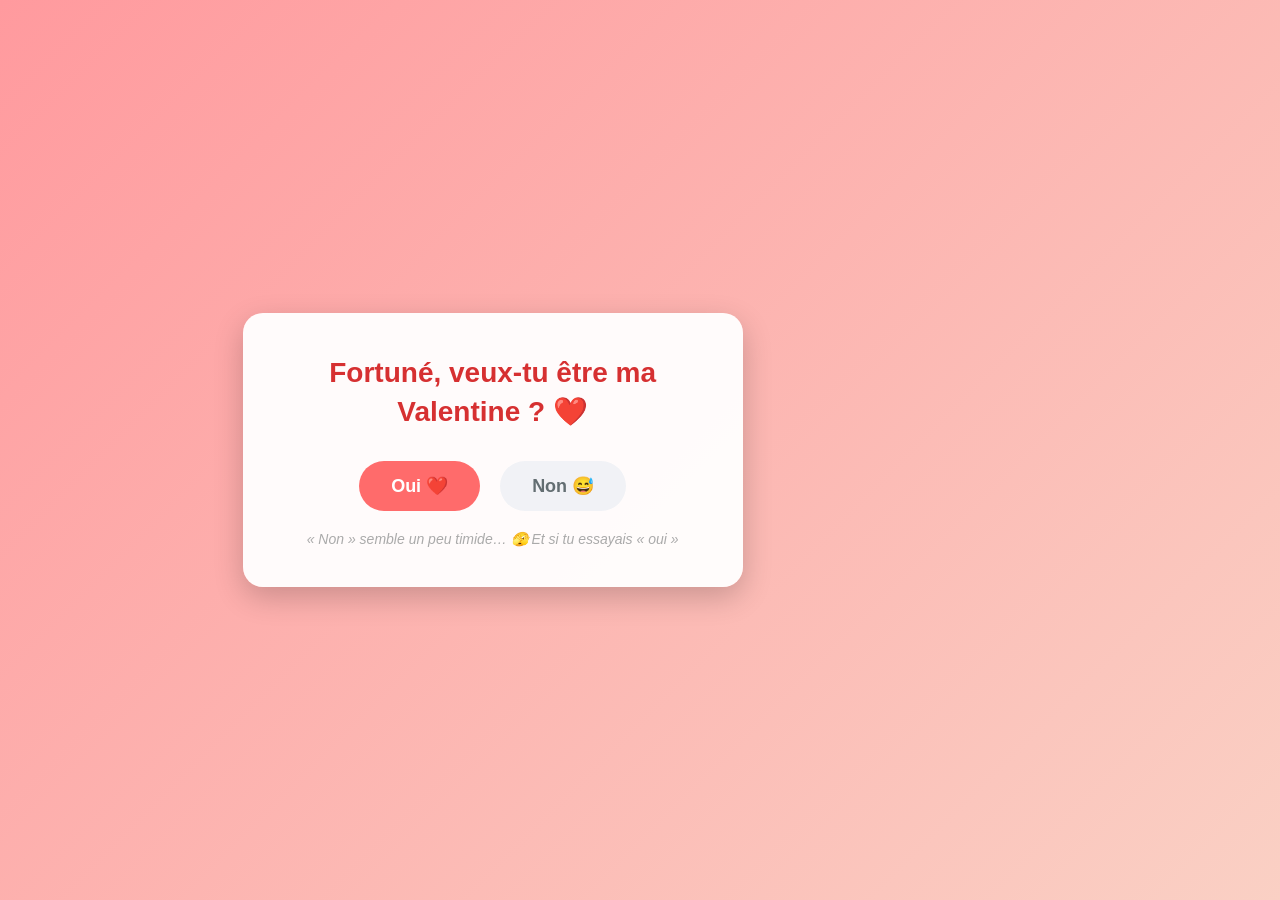
==== index.html @ d66dc955 "Update index.html" ====
<!DOCTYPE html>
<html lang="fr">
<head>
  <meta charset="UTF-8" />
  <meta name="viewport" content="width=device-width, initial-scale=1.0"/>
  <meta http-equiv="Cache-Control" content="no-cache, no-store, must-revalidate">
  <meta http-equiv="Pragma" content="no-cache">
  <meta http-equiv="Expires" content="0">
  <title>Valentine ?</title>
  <style>
    * {
      margin: 0;
      padding: 0;
      box-sizing: border-box;
    }
    body {
      font-family: 'Segoe UI', Tahoma, Geneva, Verdana, sans-serif;
      background: linear-gradient(135deg, #ff9a9e, #fad0c4);
      min-height: 100vh;
      display: flex;
      justify-content: center;
      align-items: center;
      padding: 20px;
      overflow: hidden;
      position: relative;
      transition: background 1s ease; /* optionnel mais joli */
    }

    /* Fond semi-transparent dédié */
    #bg-overlay {
      position: fixed;
      top: 0;
      left: 0;
      width: 100%;
      height: 100%;
      background-size: cover;
      background-position: center;
      background-repeat: no-repeat;
      opacity: 0;
      z-index: -1;
      transition: opacity 1s ease;
    }

    /* Particules de fond */
    .particle {
      position: absolute;
      width: 4px;
      height: 4px;
      background: white;
      border-radius: 50%;
      opacity: 0.6;
      z-index: 0;
    }

    /* Confettis */
    .confetti {
      position: absolute;
      width: 8px;
      height: 8px;
      opacity: 0;
      z-index: 1;
    }

    /* Cœur explosif */
    .heart-piece {
      position: absolute;
      font-size: 24px;
      opacity: 0;
      z-index: 20;
      pointer-events: none;
    }

    .container {
      text-align: center;
      background: rgba(255, 255, 255, 0.95);
      border-radius: 20px;
      padding: 40px;
      box-shadow: 0 10px 30px rgba(0,0,0,0.2);
      max-width: 500px;
      z-index: 10;
      transition: opacity 0.4s;
    }
    .hidden {
      opacity: 0;
      pointer-events: none;
    }
    h1 {
      font-size: 28px;
      color: #d63031;
      margin-bottom: 30px;
      line-height: 1.4;
    }
    .buttons {
      display: flex;
      gap: 20px;
      justify-content: center;
      margin-bottom: 20px;
      flex-wrap: wrap;
    }
    .btn {
      padding: 14px 32px;
      font-size: 18px;
      border: none;
      border-radius: 50px;
      cursor: pointer;
      font-weight: bold;
      transition: transform 0.2s, box-shadow 0.2s;
    }
    .btn:hover {
      transform: scale(1.08);
      box-shadow: 0 6px 12px rgba(0,0,0,0.2);
    }
    .yes {
      background: #ff6b6b;
      color: white;
    }
    .no {
      background: #f1f2f6;
      color: #636e72;
    }
    .hint {
      font-size: 14px;
      color: #aaa;
      margin-top: 10px;
      font-style: italic;
    }
    #celebration h2 {
      font-size: 36px;
      color: #ff4757;
      margin-bottom: 20px;
    }
    .love-letter {
      font-size: 18px;
      color: #2d3436;
      margin: 20px auto;
      max-width: 400px;
      line-height: 1.6;
      opacity: 0;
      transition: opacity 1s;
    }
    .heart {
      font-size: 60px;
      animation: pulse 1.5s infinite;
      margin: 20px 0;
    }
    @keyframes pulse {
      0% { transform: scale(1); }
      50% { transform: scale(1.2); }
      100% { transform: scale(1); }
    }
  </style>
</head>
<body>
  <!-- Arrière-plan semi-transparent -->
  <div id="bg-overlay"></div>

  <!-- Écran de question -->
  <div class="container" id="question">
    <h1>Fortuné, veux-tu être ma Valentine ? ❤️</h1>
    <div class="buttons">
      <button class="btn yes" onclick="accept()">Oui ❤️</button>
      <button class="btn no" id="noBtn">Non 😅</button>
    </div>
    <p class="hint">« Non » semble un peu timide… 🫣 Et si tu essayais « oui »</p>
  </div>

  <!-- Écran de célébration -->
  <div class="container hidden" id="celebration">
    <h2>YAY ! 🎉</h2>
    <div class="heart">❤️</div>
    <div class="love-letter" id="loveLetter"></div>
    <!-- Bouton pour recommencer -->
    <button class="btn yes" onclick="resetGame()" style="margin-top: 20px; font-size: 16px;">
      ❤️ Revivre la magie
    </button>
  </div>

  <script>
    // === MESSAGE PERSONNALISÉ ===
    const loveMessage = "Depuis le jour où je t’ai vu, mon cœur bat plus fort. Merci d’être toi. ❤️";

    // === CLIQUER SUR OUI ===
    function accept() {
      document.getElementById('question').classList.add('hidden');
      
      // Afficher l'image de fond semi-transparente
      const bgOverlay = document.getElementById('bg-overlay');
      bgOverlay.style.backgroundImage = "url('https://images.unsplash.com/photo-1511918984146-7d51a2f9e3b7?auto=format&fit=crop&w=1200')"; // ← MODIFIE ICI
      bgOverlay.style.opacity = "0.6"; // Ajuste entre 0.4 et 0.8 selon ton goût

      explodeHeart();
      createConfetti();
      createParticles();
      playCelebrationSound();
      if (navigator.vibrate) navigator.vibrate([200, 100, 200]);
      
      setTimeout(() => {
        document.getElementById('celebration').classList.remove('hidden');
        typeLoveLetter();
      }, 800);
    }

    // === EXPLOSION DE CŒUR ===
    function explodeHeart() {
      const centerX = window.innerWidth / 2;
      const centerY = window.innerHeight / 2;
      for (let i = 0; i < 30; i++) {
        const piece = document.createElement('div');
        piece.className = 'heart-piece';
        piece.textContent = '❤️';
        piece.style.left = centerX + 'px';
        piece.style.top = centerY + 'px';
        document.body.appendChild(piece);

        const angle = Math.random() * Math.PI * 2;
        const distance = 100 + Math.random() * 200;
        const x = Math.cos(angle) * distance;
        const y = Math.sin(angle) * distance - 100;

        piece.animate([
          { opacity: 0, transform: 'translate(0, 0) scale(0)' },
          { opacity: 1, transform: `translate(${x}px, ${y}px) scale(1)` },
          { opacity: 0, transform: `translate(${x * 1.5}px, ${y * 1.5 - 100}px) scale(0.5)` }
        ], {
          duration: 2000,
          easing: 'cubic-bezier(0.2, 0.8, 0.4, 1)'
        }).onfinish = () => piece.remove();
      }
    }

    // === CONFETTIS ===
    function createConfetti() {
      const colors = ['#ff6b6b', '#4ecdc4', '#ffe66d', '#1a535c', '#ff9a9e', '#a55eea'];
      for (let i = 0; i < 120; i++) {
        const confetti = document.createElement('div');
        confetti.className = 'confetti';
        confetti.style.left = Math.random() * 100 + 'vw';
        confetti.style.top = '-10px';
        confetti.style.backgroundColor = colors[Math.floor(Math.random() * colors.length)];
        confetti.style.width = (Math.random() * 10 + 5) + 'px';
        confetti.style.height = confetti.style.width;
        confetti.style.borderRadius = Math.random() > 0.5 ? '50%' : '0';
        document.body.appendChild(confetti);

        const duration = Math.random() * 3000 + 2000;
        confetti.animate([
          { top: '-10px', opacity: 1, transform: 'rotate(0deg)' },
          { top: window.innerHeight + 'px', opacity: 0, transform: 'rotate(' + (Math.random() * 720 - 360) + 'deg)' }
        ], {
          duration: duration,
          easing: 'cubic-bezier(0.1, 0.8, 0.2, 1)'
        }).onfinish = () => confetti.remove();
      }
    }

    // === PARTICULES DE FOND ===
    function createParticles() {
      for (let i = 0; i < 50; i++) {
        const p = document.createElement('div');
        p.className = 'particle';
        p.style.left = Math.random() * 100 + 'vw';
        p.style.top = Math.random() * 100 + 'vh';
        p.style.opacity = Math.random() * 0.5 + 0.2;
        p.style.width = (Math.random() * 3 + 1) + 'px';
        p.style.height = p.style.width;
        document.body.appendChild(p);

        setInterval(() => {
          p.style.opacity = Math.random() * 0.5 + 0.1;
        }, 1000 + Math.random() * 2000);
      }
    }

    // === SON DE CÉLÉBRATION ===
    function playCelebrationSound() {
      try {
        const ctx = new (window.AudioContext || window.webkitAudioContext)();
        const gain = ctx.createGain();
        gain.connect(ctx.destination);
        gain.gain.value = 0.1;

        [600, 800, 1000].forEach((freq, i) => {
          setTimeout(() => {
            const osc = ctx.createOscillator();
            osc.type = 'sine';
            osc.frequency.value = freq;
            osc.connect(gain);
            osc.start();
            setTimeout(() => osc.stop(), 200);
          }, i * 200);
        });
      } catch (e) {
        console.log("Audio non pris en charge");
      }
    }

    // === LETTRE D'AMOUR ANIMÉE ===
    function typeLoveLetter() {
      const el = document.getElementById('loveLetter');
      el.textContent = '';
      el.style.opacity = 0;
      let i = 0;
      const timer = setInterval(() => {
        if (i < loveMessage.length) {
          el.textContent += loveMessage.charAt(i);
          i++;
        } else {
          clearInterval(timer);
          setTimeout(() => el.style.opacity = 1, 100);
        }
      }, 60);
    }

    // === BOUTON "NON" QUI FUIT ===
    const noBtn = document.getElementById('noBtn');
    noBtn.addEventListener('mouseover', () => {
      const maxX = window.innerWidth - noBtn.offsetWidth;
      const maxY = window.innerHeight - noBtn.offsetHeight;
      const x = Math.random() * maxX;
      const y = Math.random() * maxY;
      noBtn.style.position = 'fixed';
      noBtn.style.left = x + 'px';
      noBtn.style.top = y + 'px';
      noBtn.style.zIndex = '100';
    });

    // === RECOMMENCER ===
    function resetGame() {
      document.getElementById('celebration').classList.add('hidden');
      document.getElementById('question').classList.remove('hidden');
      
      // Nettoyer les effets visuels résiduels
      document.querySelectorAll('.confetti, .heart-piece, .particle').forEach(el => el.remove());
      
      // Cacher l'arrière-plan semi-transparent
      document.getElementById('bg-overlay').style.opacity = "0";
    }
  </script>
</body>
</html>
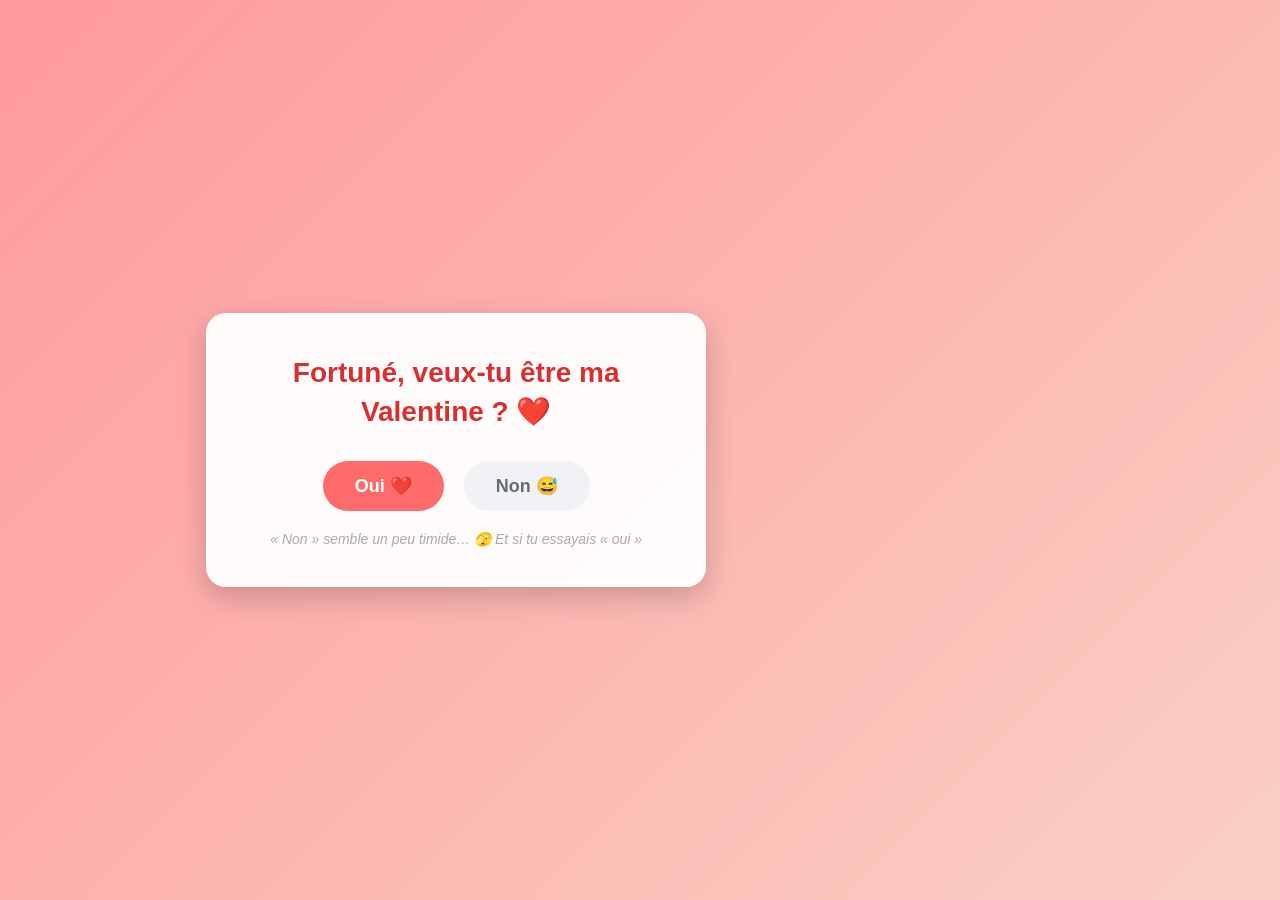
==== commit bdca42f0: "Update index.html" ====
--- a/index.html
+++ b/index.html
@@ -166,7 +166,7 @@
 
   <!-- Écran de célébration -->
   <div class="container hidden" id="celebration">
-    <h2>YAY ! 🎉</h2>
+    <h2>YAY !!!!!!!!!!!!! 🎉</h2>
     <div class="heart">❤️</div>
     <div class="love-letter" id="loveLetter"></div>
     <!-- Bouton pour recommencer -->
@@ -177,7 +177,7 @@
 
   <script>
     // === MESSAGE PERSONNALISÉ ===
-    const loveMessage = "Depuis le jour où je t’ai vu, mon cœur bat plus fort. Merci d’être toi. ❤️";
+    const loveMessage = "Depuis le jour où je t’ai dans ma vie, mon cœur bat plus fort. Merci d’être là. ❤️";
 
     // === CLIQUER SUR OUI ===
     function accept() {
@@ -185,7 +185,7 @@
       
       // Afficher l'image de fond semi-transparente
       const bgOverlay = document.getElementById('bg-overlay');
-      bgOverlay.style.backgroundImage = "url('https://images.unsplash.com/photo-1511918984146-7d51a2f9e3b7?auto=format&fit=crop&w=1200')"; // ← MODIFIE ICI
+      bgOverlay.style.backgroundImage = "url('love.jpg')"; // ← MODIFIE ICI
       bgOverlay.style.opacity = "0.6"; // Ajuste entre 0.4 et 0.8 selon ton goût
 
       explodeHeart();
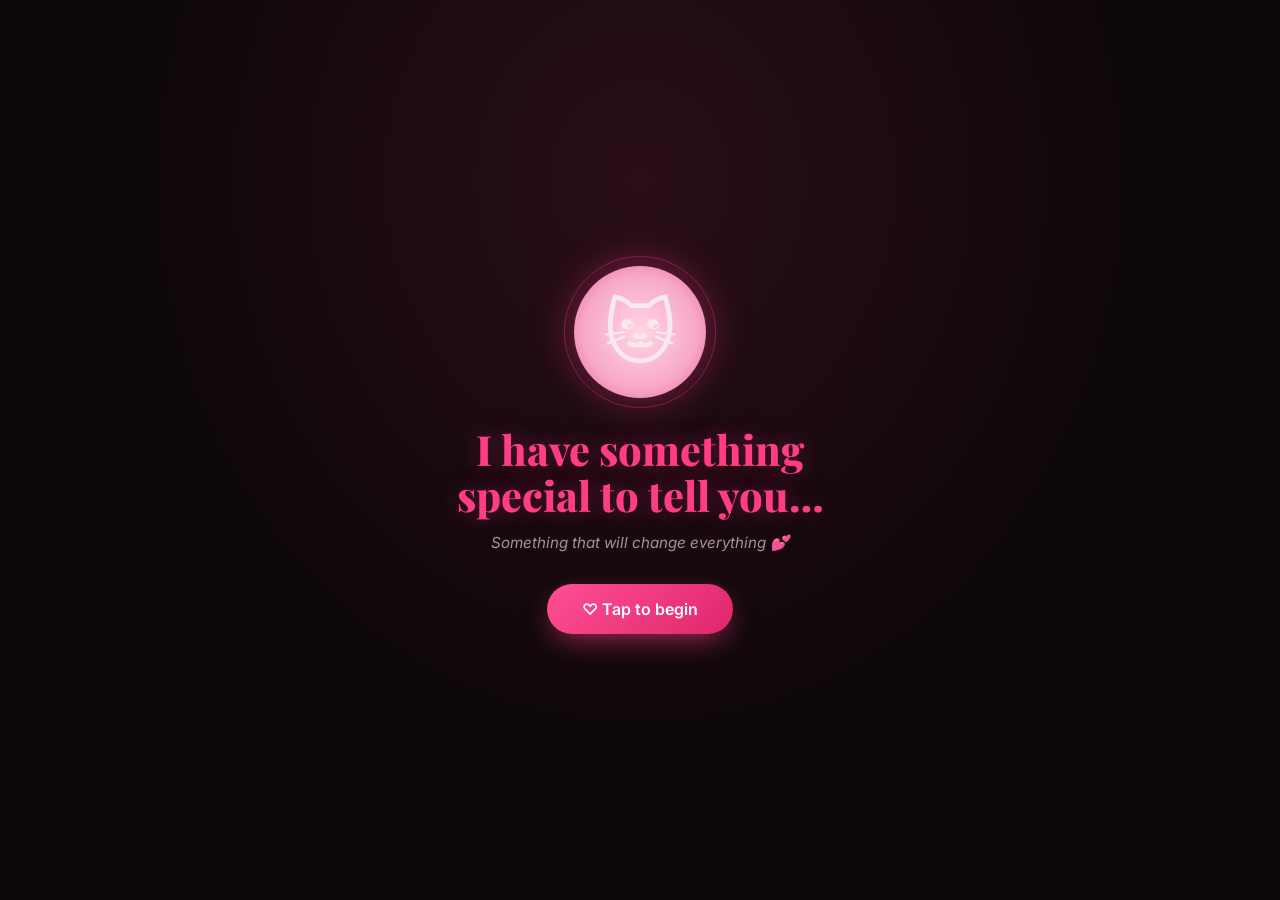
==== commit eef5eee3: "Update index.html" ====
--- a/index.html
+++ b/index.html
@@ -1,340 +1,317 @@
-<!DOCTYPE html>
-<html lang="fr">
+<!doctype html>
+<html lang="en">
 <head>
-  <meta charset="UTF-8" />
-  <meta name="viewport" content="width=device-width, initial-scale=1.0"/>
-  <meta http-equiv="Cache-Control" content="no-cache, no-store, must-revalidate">
-  <meta http-equiv="Pragma" content="no-cache">
-  <meta http-equiv="Expires" content="0">
-  <title>Valentine ?</title>
-  <style>
-    * {
-      margin: 0;
-      padding: 0;
-      box-sizing: border-box;
-    }
-    body {
-      font-family: 'Segoe UI', Tahoma, Geneva, Verdana, sans-serif;
-      background: linear-gradient(135deg, #ff9a9e, #fad0c4);
-      min-height: 100vh;
-      display: flex;
-      justify-content: center;
-      align-items: center;
-      padding: 20px;
-      overflow: hidden;
-      position: relative;
-      transition: background 1s ease; /* optionnel mais joli */
-    }
-
-    /* Fond semi-transparent dédié */
-    #bg-overlay {
-      position: fixed;
-      top: 0;
-      left: 0;
-      width: 100%;
-      height: 100%;
-      background-size: cover;
-      background-position: center;
-      background-repeat: no-repeat;
-      opacity: 0;
-      z-index: -1;
-      transition: opacity 1s ease;
-    }
-
-    /* Particules de fond */
-    .particle {
-      position: absolute;
-      width: 4px;
-      height: 4px;
-      background: white;
-      border-radius: 50%;
-      opacity: 0.6;
-      z-index: 0;
-    }
-
-    /* Confettis */
-    .confetti {
-      position: absolute;
-      width: 8px;
-      height: 8px;
-      opacity: 0;
-      z-index: 1;
-    }
-
-    /* Cœur explosif */
-    .heart-piece {
-      position: absolute;
-      font-size: 24px;
-      opacity: 0;
-      z-index: 20;
-      pointer-events: none;
-    }
-
-    .container {
-      text-align: center;
-      background: rgba(255, 255, 255, 0.95);
-      border-radius: 20px;
-      padding: 40px;
-      box-shadow: 0 10px 30px rgba(0,0,0,0.2);
-      max-width: 500px;
-      z-index: 10;
-      transition: opacity 0.4s;
-    }
-    .hidden {
-      opacity: 0;
-      pointer-events: none;
-    }
-    h1 {
-      font-size: 28px;
-      color: #d63031;
-      margin-bottom: 30px;
-      line-height: 1.4;
-    }
-    .buttons {
-      display: flex;
-      gap: 20px;
-      justify-content: center;
-      margin-bottom: 20px;
-      flex-wrap: wrap;
-    }
-    .btn {
-      padding: 14px 32px;
-      font-size: 18px;
-      border: none;
-      border-radius: 50px;
-      cursor: pointer;
-      font-weight: bold;
-      transition: transform 0.2s, box-shadow 0.2s;
-    }
-    .btn:hover {
-      transform: scale(1.08);
-      box-shadow: 0 6px 12px rgba(0,0,0,0.2);
-    }
-    .yes {
-      background: #ff6b6b;
-      color: white;
-    }
-    .no {
-      background: #f1f2f6;
-      color: #636e72;
-    }
-    .hint {
-      font-size: 14px;
-      color: #aaa;
-      margin-top: 10px;
-      font-style: italic;
-    }
-    #celebration h2 {
-      font-size: 36px;
-      color: #ff4757;
-      margin-bottom: 20px;
-    }
-    .love-letter {
-      font-size: 18px;
-      color: #2d3436;
-      margin: 20px auto;
-      max-width: 400px;
-      line-height: 1.6;
-      opacity: 0;
-      transition: opacity 1s;
-    }
-    .heart {
-      font-size: 60px;
-      animation: pulse 1.5s infinite;
-      margin: 20px 0;
-    }
-    @keyframes pulse {
-      0% { transform: scale(1); }
-      50% { transform: scale(1.2); }
-      100% { transform: scale(1); }
-    }
-  </style>
+<meta charset="utf-8">
+<meta name="viewport" content="width=device-width, initial-scale=1">
+<title>A Little Question</title>
+<link rel="preconnect" href="https://fonts.googleapis.com">
+<link rel="preconnect" href="https://fonts.gstatic.com" crossorigin>
+<link href="https://fonts.googleapis.com/css2?family=Playfair+Display:ital,wght@0,600;0,800;1,400&family=Inter:wght@400;500&display=swap" rel="stylesheet">
+<style>
+  :root {
+    --bg: #0c0709;
+    --pink: #ff3d86;
+    --pink-soft: #ff8fb8;
+    --text: #f6e9ef;
+    --muted: #a8919b;
+    --card: rgba(28, 12, 20, 0.82);
+    --glow: 0 0 40px rgba(255, 61, 134, 0.45);
+  }
+
+  * { box-sizing: border-box; margin: 0; padding: 0; }
+
+  html, body { height: 100%; }
+
+  body {
+    background:
+      radial-gradient(ellipse at 50% 20%, rgba(255, 61, 134, 0.12), transparent 60%),
+      var(--bg);
+    color: var(--text);
+    font-family: "Inter", system-ui, sans-serif;
+    display: grid;
+    place-items: center;
+    min-height: 100vh;
+    overflow: hidden;
+    -webkit-font-smoothing: antialiased;
+  }
+
+  .stage {
+    position: relative;
+    width: 100%;
+    max-width: 420px;
+    height: 100vh;
+    max-height: 760px;
+    display: grid;
+    place-items: center;
+    padding: 1.5rem;
+    text-align: center;
+  }
+
+  /* ---------- Screens ---------- */
+  .screen {
+    position: absolute;
+    inset: 0;
+    display: flex;
+    flex-direction: column;
+    align-items: center;
+    justify-content: center;
+    padding: 2rem 1.5rem;
+    opacity: 0;
+    transform: translateY(16px) scale(0.98);
+    pointer-events: none;
+    transition: opacity .8s ease, transform .8s cubic-bezier(.2,.7,.2,1);
+  }
+  .screen.is-active {
+    opacity: 1;
+    transform: none;
+    pointer-events: auto;
+  }
+
+  /* ---------- Character ---------- */
+  .avatar {
+    width: 132px;
+    height: 132px;
+    border-radius: 50%;
+    display: grid;
+    place-items: center;
+    font-size: 4.5rem;
+    background: radial-gradient(circle, #ffd6e6 0%, #f7a9c7 60%, #e25e91 100%);
+    box-shadow: var(--glow);
+    animation: float 3.2s ease-in-out infinite;
+    position: relative;
+  }
+  .avatar::after {
+    content: "";
+    position: absolute; inset: -10px;
+    border-radius: 50%;
+    border: 1px solid rgba(255, 61, 134, 0.35);
+    animation: pulse 2.4s ease-out infinite;
+  }
+  /* Replace the emoji with an <img> of your character (e.g. <img src="cat.png">) */
+  @keyframes float {
+    0%, 100% { transform: translateY(0); }
+    50% { transform: translateY(-8px); }
+  }
+  @keyframes pulse {
+    0% { transform: scale(1); opacity: .8; }
+    100% { transform: scale(1.35); opacity: 0; }
+  }
+
+  /* ---------- Type ---------- */
+  .title {
+    font-family: "Playfair Display", Georgia, serif;
+    font-weight: 800;
+    font-size: clamp(2rem, 7vw, 2.6rem);
+    line-height: 1.12;
+    color: var(--pink);
+    text-shadow: 0 0 24px rgba(255, 61, 134, 0.35);
+    margin-top: 1.75rem;
+  }
+  .subtitle {
+    margin-top: 0.9rem;
+    color: var(--muted);
+    font-size: 0.95rem;
+    font-style: italic;
+  }
+  .body-text {
+    margin-top: 1rem;
+    color: var(--muted);
+    font-size: 0.95rem;
+    line-height: 1.7;
+    max-width: 34ch;
+  }
+
+  /* ---------- Buttons ---------- */
+  .btn {
+    margin-top: 2rem;
+    display: inline-flex; align-items: center; gap: .5rem;
+    padding: .95rem 2.2rem;
+    border: 0;
+    border-radius: 999px;
+    background: linear-gradient(135deg, #ff4f93, #e0266d);
+    color: #fff;
+    font: 600 1rem "Inter", system-ui, sans-serif;
+    cursor: pointer;
+    box-shadow: 0 10px 30px -8px rgba(255, 61, 134, 0.7);
+    transition: transform .25s ease, box-shadow .25s ease;
+  }
+  .btn:hover { transform: translateY(-2px); box-shadow: 0 16px 40px -8px rgba(255, 61, 134, 0.9); }
+  .btn:active { transform: scale(0.97); }
+  .btn--small { font-size: .85rem; padding: .7rem 1.5rem; margin-top: 1.5rem; }
+
+  /* ---------- Card (YES modal + letter) ---------- */
+  .card {
+    width: 100%;
+    background: var(--card);
+    border: 1px solid rgba(255, 61, 134, 0.35);
+    border-radius: 22px;
+    padding: 2.2rem 1.6rem 1.8rem;
+    box-shadow: var(--glow), inset 0 1px 0 rgba(255,255,255,0.04);
+    backdrop-filter: blur(6px);
+    position: relative;
+  }
+  .card .avatar { width: 96px; height: 96px; font-size: 3.2rem; margin: 0 auto; }
+  .card .avatar::after { display: none; }
+  .card .title { font-size: 1.7rem; margin-top: 1.25rem; }
+  .card .body-text { font-size: .9rem; max-width: none; }
+  .card .letter p + p { margin-top: .9rem; }
+  .close {
+    position: absolute; top: .7rem; right: .9rem;
+    background: none; border: 0; color: var(--muted);
+    font-size: 1.1rem; cursor: pointer;
+  }
+  .emoji-row { margin-top: 1rem; letter-spacing: .4em; font-size: .95rem; }
+
+  /* ---------- Final screen ---------- */
+  .final .heart {
+    font-size: 6rem;
+    margin-top: 2rem;
+    color: var(--pink);
+    text-shadow: 0 0 40px rgba(255, 61, 134, 0.8);
+    animation: beat 1.2s ease-in-out infinite;
+  }
+  @keyframes beat {
+    0%, 100% { transform: scale(1); }
+    15% { transform: scale(1.12); }
+    30% { transform: scale(1); }
+    45% { transform: scale(1.08); }
+  }
+  .final .title { font-size: clamp(2.2rem, 8vw, 3rem); }
+
+  /* ---------- Falling hearts ---------- */
+  .particle {
+    position: fixed;
+    top: -10%;
+    pointer-events: none;
+    color: var(--pink-soft);
+    animation: fall linear forwards;
+    z-index: 0;
+    user-select: none;
+  }
+  @keyframes fall {
+    to { transform: translateY(115vh) rotate(360deg); opacity: 0; }
+  }
+
+  @media (prefers-reduced-motion: reduce) {
+    *, *::before, *::after { animation: none !important; transition: none !important; }
+  }
+</style>
 </head>
 <body>
-  <!-- Arrière-plan semi-transparent -->
-  <div id="bg-overlay"></div>
-
-  <!-- Écran de question -->
-  <div class="container" id="question">
-    <h1>Fortuné, veux-tu être ma Valentine ? ❤️</h1>
-    <div class="buttons">
-      <button class="btn yes" onclick="accept()">Oui ❤️</button>
-      <button class="btn no" id="noBtn">Non 😅</button>
+
+<main class="stage" id="stage">
+
+  <!-- 1. Opening -->
+  <section class="screen is-active" data-screen="intro">
+    <div class="avatar" aria-hidden="true">🐱</div>
+    <h1 class="title">I have something<br>special to tell you…</h1>
+    <p class="subtitle">Something that will change everything 💕</p>
+    <button class="btn" data-next>♡ Tap to begin</button>
+  </section>
+
+  <!-- 2. One more thing -->
+  <section class="screen" data-screen="more">
+    <div class="avatar" aria-hidden="true">🐶</div>
+    <h2 class="title">One more thing…</h2>
+    <p class="body-text">Read this slowly, then come find me.</p>
+    <button class="btn" data-next>Continue →</button>
+  </section>
+
+  <!-- 3. Letter -->
+  <section class="screen" data-screen="letter">
+    <div class="card">
+      <div class="avatar" aria-hidden="true">💐</div>
+      <div class="letter body-text">
+        <p>I've been thinking about how to say this for a long time, and I'm grateful for every second we share.</p>
+        <p>You are my best friend, my sole mate, and my everything. I can't imagine my life without you in it.</p>
+        <p>In your eyes I found my home. In your heart I found my love. In you I found my forever.</p>
+        <p>Every sunrise reminds me of your warmth, every star reminds me of your smile.</p>
+      </div>
+      <button class="btn btn--small" data-next>Keep reading ♡</button>
     </div>
-    <p class="hint">« Non » semble un peu timide… 🫣 Et si tu essayais « oui »</p>
-  </div>
-
-  <!-- Écran de célébration -->
-  <div class="container hidden" id="celebration">
-    <h2>YAY !!!!!!!!!!!!! 🎉</h2>
-    <div class="heart">❤️</div>
-    <div class="love-letter" id="loveLetter"></div>
-    <!-- Bouton pour recommencer -->
-    <button class="btn yes" onclick="resetGame()" style="margin-top: 20px; font-size: 16px;">
-      ❤️ Revivre la magie
-    </button>
-  </div>
-
-  <script>
-    // === MESSAGE PERSONNALISÉ ===
-    const loveMessage = "Depuis le jour où je t’ai dans ma vie, mon cœur bat plus fort. Merci d’être là. ❤️";
-
-    // === CLIQUER SUR OUI ===
-    function accept() {
-      document.getElementById('question').classList.add('hidden');
-      
-      // Afficher l'image de fond semi-transparente
-      const bgOverlay = document.getElementById('bg-overlay');
-      bgOverlay.style.backgroundImage = "url('love.jpg')"; // ← MODIFIE ICI
-      bgOverlay.style.opacity = "0.6"; // Ajuste entre 0.4 et 0.8 selon ton goût
-
-      explodeHeart();
-      createConfetti();
-      createParticles();
-      playCelebrationSound();
-      if (navigator.vibrate) navigator.vibrate([200, 100, 200]);
-      
-      setTimeout(() => {
-        document.getElementById('celebration').classList.remove('hidden');
-        typeLoveLetter();
-      }, 800);
+  </section>
+
+  <!-- 4. The question -->
+  <section class="screen" data-screen="ask">
+    <div class="card">
+      <div class="avatar" aria-hidden="true">🐱</div>
+      <h2 class="title">Just Say YES! 💕</h2>
+      <p class="body-text">Come on, don't make me wait! You know deep down what you want to say. Let's make this moment magical together 🌹</p>
+      <div class="emoji-row">🚀 🍓 💖 ✨ 💕</div>
+      <button class="btn btn--small" data-yes>💗 Yes, I'll say YES!</button>
+    </div>
+  </section>
+
+  <!-- 5. Final -->
+  <section class="screen final" data-screen="final">
+    <p class="emoji-row">💕 🎉 💖 ✨ 💕</p>
+    <h2 class="title">You made me the happiest!</h2>
+    <p class="subtitle">Thank you for saying yes 💝</p>
+    <p class="body-text">I promise to love you forever and always.</p>
+    <div class="heart" aria-hidden="true">♥</div>
+    <button class="btn btn--small" data-replay>↺ Replay</button>
+  </section>
+
+</main>
+
+<script>
+  (() => {
+    const screens = [...document.querySelectorAll('.screen')];
+    const show = (name) => {
+      screens.forEach(s => s.classList.toggle('is-active', s.dataset.screen === name));
+    };
+    const order = ['intro', 'more', 'letter', 'ask', 'final'];
+    let index = 0;
+
+    document.querySelectorAll('[data-next]').forEach(btn =>
+      btn.addEventListener('click', () => {
+        index = Math.min(index + 1, order.length - 1);
+        show(order[index]);
+      })
+    );
+
+    document.querySelector('[data-yes]').addEventListener('click', () => {
+      index = order.indexOf('final');
+      show('final');
+      burst(60);
+      startRain();
+    });
+
+    document.querySelector('[data-replay]').addEventListener('click', () => {
+      index = 0;
+      show('intro');
+    });
+
+    // Falling hearts
+    const glyphs = ['♥', '♡', '💖', '✨', '🌸'];
+    let rainTimer = null;
+
+    function makeParticle() {
+      const p = document.createElement('span');
+      p.className = 'particle';
+      p.textContent = glyphs[Math.floor(Math.random() * glyphs.length)];
+      p.style.left = Math.random() * 100 + 'vw';
+      p.style.fontSize = (12 + Math.random() * 22) + 'px';
+      p.style.animationDuration = (4 + Math.random() * 5) + 's';
+      p.style.animationDelay = (Math.random() * 0.5) + 's';
+      p.addEventListener('animationend', () => p.remove());
+      document.body.appendChild(p);
     }
 
-    // === EXPLOSION DE CŒUR ===
-    function explodeHeart() {
-      const centerX = window.innerWidth / 2;
-      const centerY = window.innerHeight / 2;
-      for (let i = 0; i < 30; i++) {
-        const piece = document.createElement('div');
-        piece.className = 'heart-piece';
-        piece.textContent = '❤️';
-        piece.style.left = centerX + 'px';
-        piece.style.top = centerY + 'px';
-        document.body.appendChild(piece);
-
-        const angle = Math.random() * Math.PI * 2;
-        const distance = 100 + Math.random() * 200;
-        const x = Math.cos(angle) * distance;
-        const y = Math.sin(angle) * distance - 100;
-
-        piece.animate([
-          { opacity: 0, transform: 'translate(0, 0) scale(0)' },
-          { opacity: 1, transform: `translate(${x}px, ${y}px) scale(1)` },
-          { opacity: 0, transform: `translate(${x * 1.5}px, ${y * 1.5 - 100}px) scale(0.5)` }
-        ], {
-          duration: 2000,
-          easing: 'cubic-bezier(0.2, 0.8, 0.4, 1)'
-        }).onfinish = () => piece.remove();
-      }
+    function burst(n) {
+      for (let i = 0; i < n; i++) makeParticle();
     }
 
-    // === CONFETTIS ===
-    function createConfetti() {
-      const colors = ['#ff6b6b', '#4ecdc4', '#ffe66d', '#1a535c', '#ff9a9e', '#a55eea'];
-      for (let i = 0; i < 120; i++) {
-        const confetti = document.createElement('div');
-        confetti.className = 'confetti';
-        confetti.style.left = Math.random() * 100 + 'vw';
-        confetti.style.top = '-10px';
-        confetti.style.backgroundColor = colors[Math.floor(Math.random() * colors.length)];
-        confetti.style.width = (Math.random() * 10 + 5) + 'px';
-        confetti.style.height = confetti.style.width;
-        confetti.style.borderRadius = Math.random() > 0.5 ? '50%' : '0';
-        document.body.appendChild(confetti);
-
-        const duration = Math.random() * 3000 + 2000;
-        confetti.animate([
-          { top: '-10px', opacity: 1, transform: 'rotate(0deg)' },
-          { top: window.innerHeight + 'px', opacity: 0, transform: 'rotate(' + (Math.random() * 720 - 360) + 'deg)' }
-        ], {
-          duration: duration,
-          easing: 'cubic-bezier(0.1, 0.8, 0.2, 1)'
-        }).onfinish = () => confetti.remove();
-      }
+    function startRain() {
+      clearInterval(rainTimer);
+      rainTimer = setInterval(() => makeParticle(), 280);
     }
 
-    // === PARTICULES DE FOND ===
-    function createParticles() {
-      for (let i = 0; i < 50; i++) {
-        const p = document.createElement('div');
-        p.className = 'particle';
-        p.style.left = Math.random() * 100 + 'vw';
-        p.style.top = Math.random() * 100 + 'vh';
-        p.style.opacity = Math.random() * 0.5 + 0.2;
-        p.style.width = (Math.random() * 3 + 1) + 'px';
-        p.style.height = p.style.width;
-        document.body.appendChild(p);
-
-        setInterval(() => {
-          p.style.opacity = Math.random() * 0.5 + 0.1;
-        }, 1000 + Math.random() * 2000);
-      }
-    }
-
-    // === SON DE CÉLÉBRATION ===
-    function playCelebrationSound() {
-      try {
-        const ctx = new (window.AudioContext || window.webkitAudioContext)();
-        const gain = ctx.createGain();
-        gain.connect(ctx.destination);
-        gain.gain.value = 0.1;
-
-        [600, 800, 1000].forEach((freq, i) => {
-          setTimeout(() => {
-            const osc = ctx.createOscillator();
-            osc.type = 'sine';
-            osc.frequency.value = freq;
-            osc.connect(gain);
-            osc.start();
-            setTimeout(() => osc.stop(), 200);
-          }, i * 200);
-        });
-      } catch (e) {
-        console.log("Audio non pris en charge");
-      }
-    }
-
-    // === LETTRE D'AMOUR ANIMÉE ===
-    function typeLoveLetter() {
-      const el = document.getElementById('loveLetter');
-      el.textContent = '';
-      el.style.opacity = 0;
-      let i = 0;
-      const timer = setInterval(() => {
-        if (i < loveMessage.length) {
-          el.textContent += loveMessage.charAt(i);
-          i++;
-        } else {
-          clearInterval(timer);
-          setTimeout(() => el.style.opacity = 1, 100);
-        }
-      }, 60);
-    }
-
-    // === BOUTON "NON" QUI FUIT ===
-    const noBtn = document.getElementById('noBtn');
-    noBtn.addEventListener('mouseover', () => {
-      const maxX = window.innerWidth - noBtn.offsetWidth;
-      const maxY = window.innerHeight - noBtn.offsetHeight;
-      const x = Math.random() * maxX;
-      const y = Math.random() * maxY;
-      noBtn.style.position = 'fixed';
-      noBtn.style.left = x + 'px';
-      noBtn.style.top = y + 'px';
-      noBtn.style.zIndex = '100';
-    });
-
-    // === RECOMMENCER ===
-    function resetGame() {
-      document.getElementById('celebration').classList.add('hidden');
-      document.getElementById('question').classList.remove('hidden');
-      
-      // Nettoyer les effets visuels résiduels
-      document.querySelectorAll('.confetti, .heart-piece, .particle').forEach(el => el.remove());
-      
-      // Cacher l'arrière-plan semi-transparent
-      document.getElementById('bg-overlay').style.opacity = "0";
-    }
-  </script>
+    // Start with a gentle drizzle so the page feels alive from the first screen
+    setInterval(() => {
+      if (!document.querySelector('.screen[data-screen="final"].is-active')) makeParticle();
+    }, 1400);
+  })();
+</script>
 </body>
 </html>
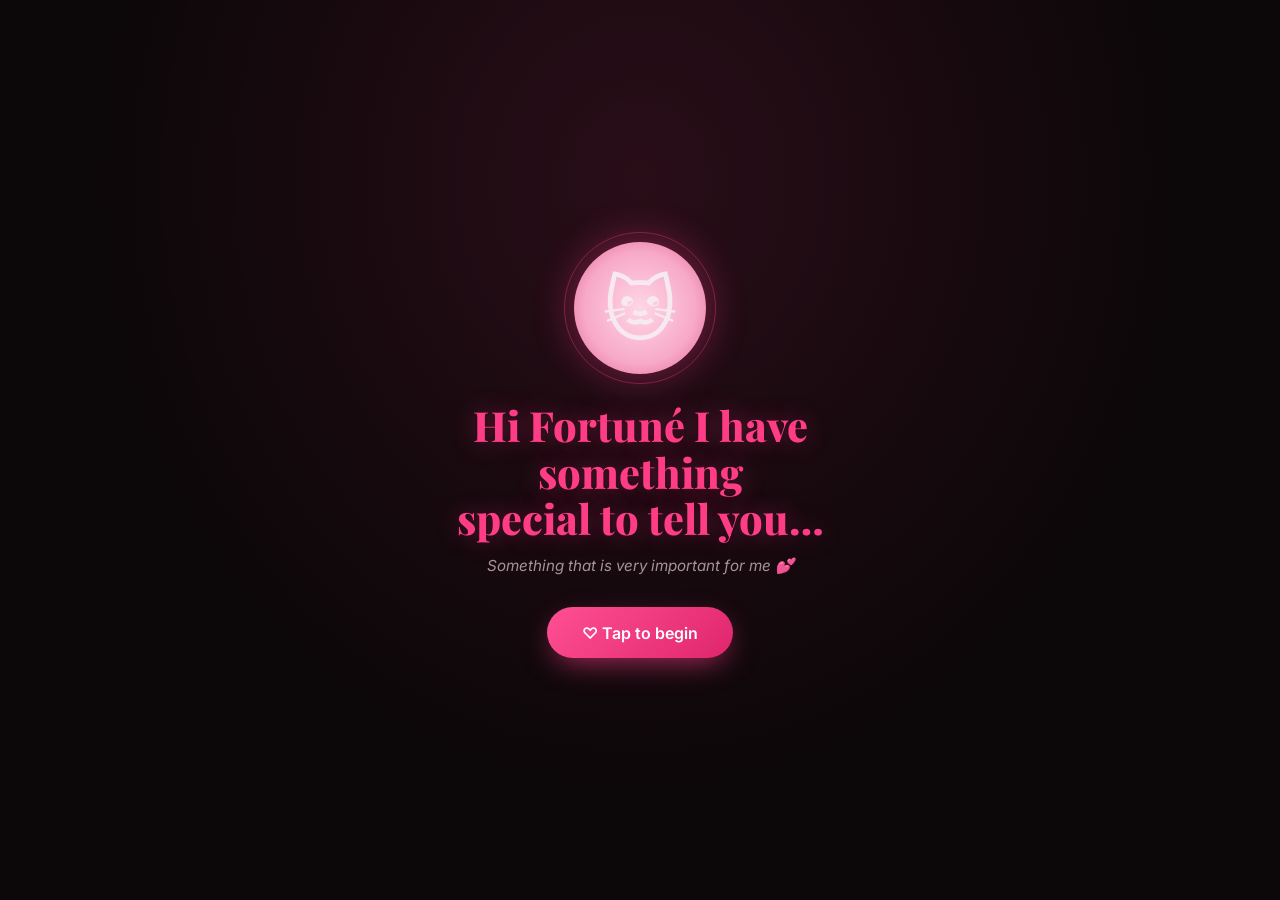
==== commit 98c44081: "Update index.html" ====
--- a/index.html
+++ b/index.html
@@ -204,15 +204,15 @@
   <!-- 1. Opening -->
   <section class="screen is-active" data-screen="intro">
     <div class="avatar" aria-hidden="true">🐱</div>
-    <h1 class="title">I have something<br>special to tell you…</h1>
-    <p class="subtitle">Something that will change everything 💕</p>
+    <h1 class="title">Hi Fortuné I have something<br>special to tell you…</h1>
+    <p class="subtitle">Something that is very important for me 💕</p>
     <button class="btn" data-next>♡ Tap to begin</button>
   </section>
 
   <!-- 2. One more thing -->
   <section class="screen" data-screen="more">
     <div class="avatar" aria-hidden="true">🐶</div>
-    <h2 class="title">One more thing…</h2>
+    <h2 class="title">I love you ….but One more thing…</h2>
     <p class="body-text">Read this slowly, then come find me.</p>
     <button class="btn" data-next>Continue →</button>
   </section>
@@ -235,9 +235,9 @@
   <section class="screen" data-screen="ask">
     <div class="card">
       <div class="avatar" aria-hidden="true">🐱</div>
-      <h2 class="title">Just Say YES! 💕</h2>
-      <p class="body-text">Come on, don't make me wait! You know deep down what you want to say. Let's make this moment magical together 🌹</p>
-      <div class="emoji-row">🚀 🍓 💖 ✨ 💕</div>
+      <h2 class="title">Just Say YES i will be yours forever ! 💕</h2>
+      <p class="body-text">Come on, don't make me wait! You know deep down how I waiting for that day. Let's make this moment magical together 🌹</p>
+      <div class="emoji-row"> 🚀 🍓 💖Forlieb ✨ 💕</div>
       <button class="btn btn--small" data-yes>💗 Yes, I'll say YES!</button>
     </div>
   </section>
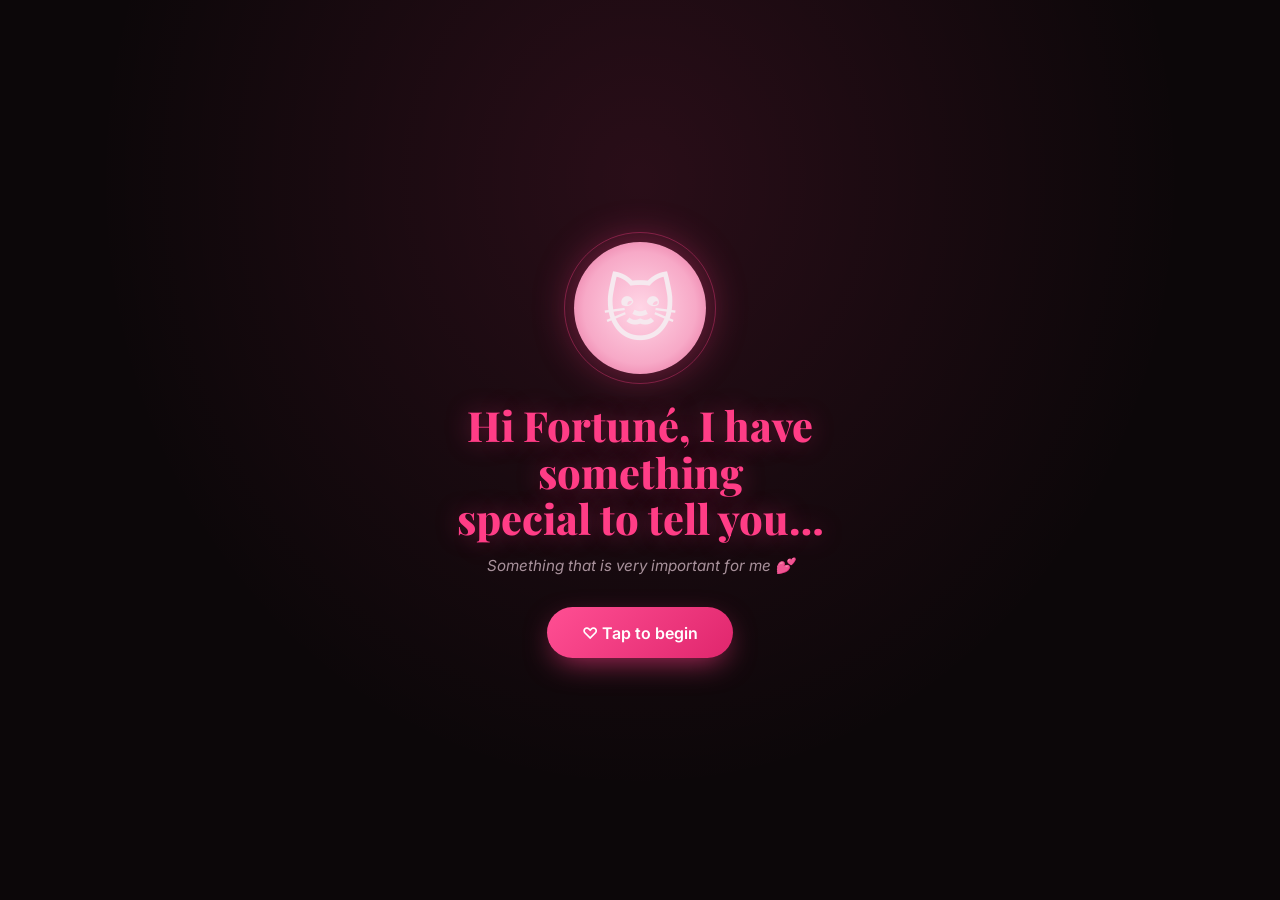
==== commit f9cb228c: "Update index.html" ====
--- a/index.html
+++ b/index.html
@@ -204,7 +204,7 @@
   <!-- 1. Opening -->
   <section class="screen is-active" data-screen="intro">
     <div class="avatar" aria-hidden="true">🐱</div>
-    <h1 class="title">Hi Fortuné I have something<br>special to tell you…</h1>
+    <h1 class="title">Hi Fortuné, I have something<br>special to tell you…</h1>
     <p class="subtitle">Something that is very important for me 💕</p>
     <button class="btn" data-next>♡ Tap to begin</button>
   </section>
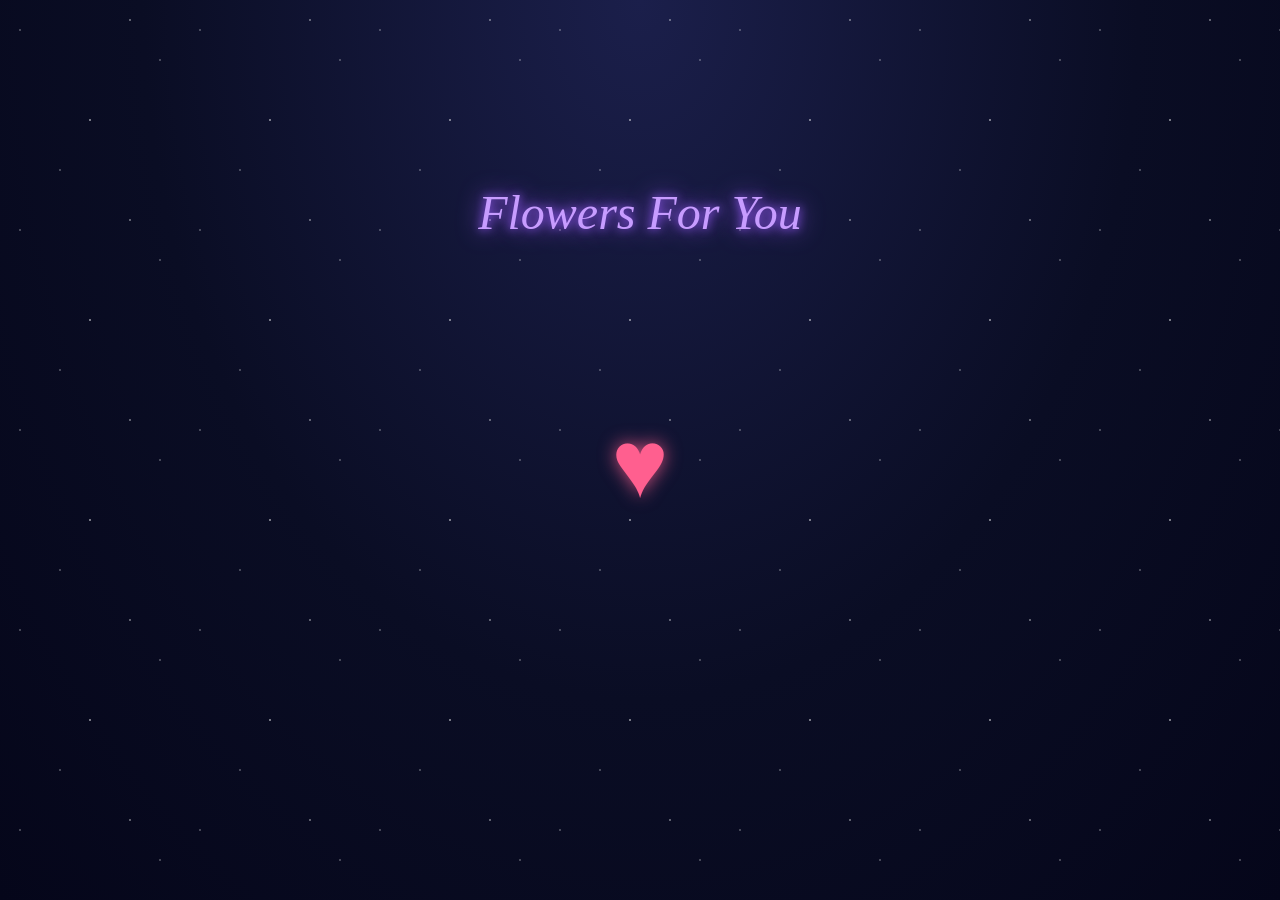
==== commit c7887f65: "Rename flowers-for-you.html to index.html" ====
--- a/index.html
+++ b/index.html
@@ -3,194 +3,304 @@
 <head>
 <meta charset="utf-8">
 <meta name="viewport" content="width=device-width, initial-scale=1">
-<title>A Little Question</title>
-<link rel="preconnect" href="https://fonts.googleapis.com">
-<link rel="preconnect" href="https://fonts.gstatic.com" crossorigin>
-<link href="https://fonts.googleapis.com/css2?family=Playfair+Display:ital,wght@0,600;0,800;1,400&family=Inter:wght@400;500&display=swap" rel="stylesheet">
+<title>Flowers For You</title>
 <style>
   :root {
-    --bg: #0c0709;
-    --pink: #ff3d86;
-    --pink-soft: #ff8fb8;
-    --text: #f6e9ef;
-    --muted: #a8919b;
-    --card: rgba(28, 12, 20, 0.82);
-    --glow: 0 0 40px rgba(255, 61, 134, 0.45);
-  }
-
-  * { box-sizing: border-box; margin: 0; padding: 0; }
-
-  html, body { height: 100%; }
+    --bg-top: #1b1f4b;
+    --bg-mid: #0a0d24;
+    --bg-bot: #05061a;
+    --title: #c79cff;
+    --glow: #9b5cff;
+    --envelope: #ffb3c1;
+    --heart: #ff5f8f;
+  }
+
+  * { box-sizing: border-box; }
+  html, body { margin: 0; min-height: 100%; }
 
   body {
-    background:
-      radial-gradient(ellipse at 50% 20%, rgba(255, 61, 134, 0.12), transparent 60%),
-      var(--bg);
-    color: var(--text);
-    font-family: "Inter", system-ui, sans-serif;
-    display: grid;
-    place-items: center;
     min-height: 100vh;
-    overflow: hidden;
-    -webkit-font-smoothing: antialiased;
-  }
-
-  .stage {
-    position: relative;
-    width: 100%;
-    max-width: 420px;
-    height: 100vh;
-    max-height: 760px;
-    display: grid;
-    place-items: center;
-    padding: 1.5rem;
-    text-align: center;
-  }
-
-  /* ---------- Screens ---------- */
-  .screen {
-    position: absolute;
-    inset: 0;
     display: flex;
     flex-direction: column;
     align-items: center;
     justify-content: center;
-    padding: 2rem 1.5rem;
+    padding: 16px;
+    color: #fff;
+    font-family: system-ui, -apple-system, "Segoe UI", sans-serif;
+    background: radial-gradient(ellipse at 50% 0%, var(--bg-top) 0%, var(--bg-mid) 55%, var(--bg-bot) 100%);
+    overflow-x: hidden;
+  }
+
+  /* ---------- Sky ---------- */
+  .stars {
+    position: fixed; inset: 0; pointer-events: none; opacity: .85;
+    background-image:
+      radial-gradient(1px 1px at 20px 30px, #fff, transparent),
+      radial-gradient(1.5px 1.5px at 90px 120px, #fff, transparent),
+      radial-gradient(1px 1px at 160px 60px, #fff, transparent),
+      radial-gradient(1px 1px at 60px 170px, #fff, transparent),
+      radial-gradient(1.2px 1.2px at 130px 20px, #fff, transparent);
+    background-size: 180px 200px;
+    animation: twinkle 4s ease-in-out infinite alternate;
+  }
+  @keyframes twinkle { from { opacity: .5; } to { opacity: 1; } }
+
+  .shoot {
+    position: fixed; top: 10%; left: 0;
+    width: 90px; height: 1.5px; border-radius: 2px;
+    background: linear-gradient(90deg, transparent, #fff);
+    opacity: 0; pointer-events: none;
+    animation: shoot 6s linear infinite;
+  }
+  .shoot:nth-of-type(1) { top: 8%;  left: 85%; animation-delay: 0s; }
+  .shoot:nth-of-type(2) { top: 30%; left: 70%; animation-delay: 2.5s; }
+  .shoot:nth-of-type(3) { top: 55%; left: 10%; animation-delay: 4.2s; }
+  @keyframes shoot {
+    0%   { opacity: 0; transform: translate(0, 0) rotate(25deg); }
+    5%   { opacity: 1; }
+    15%, 100% { opacity: 0; transform: translate(300px, 150px) rotate(25deg); }
+  }
+
+  /* ---------- Title ---------- */
+  h1 {
+    position: relative; z-index: 1;
+    margin: 12px 0 0;
+    text-align: center;
+    font-family: "Brush Script MT", "Segoe Script", "Lucida Handwriting", cursive;
+    font-style: italic;
+    font-weight: 400;
+    font-size: clamp(2rem, 10vw, 3rem);
+    color: var(--title);
+    text-shadow: 0 0 10px var(--glow), 0 0 24px var(--glow);
+  }
+
+  /* ---------- Bouquet ---------- */
+  .bouquet {
+    position: relative; z-index: 1;
+    width: min(80vw, 300px);
+    aspect-ratio: 3 / 4;
+    margin-top: 24px;
+  }
+
+  .heads {
+    position: absolute; inset: 0;
+    transform-origin: 50% 100%;
+    animation: sway 6s ease-in-out infinite alternate;
+  }
+  @keyframes sway {
+    from { transform: rotate(-1.5deg); }
+    to   { transform: rotate(1.5deg); }
+  }
+
+  .tulip {
+    position: absolute;
+    left: var(--x);
+    bottom: var(--y);
+    width: var(--w);
+    height: auto;
+    transform: translateX(-50%) rotate(var(--r));
+    transform-origin: 50% 100%;
+    overflow: visible;
+  }
+
+  .wrap {
+    position: absolute; bottom: 0; left: 50%;
+    width: 34%; height: 20%;
+    transform: translateX(-50%);
+    background: linear-gradient(90deg, #4a1f86, #8f4fd9 50%, #4a1f86);
+    clip-path: polygon(25% 0, 75% 0, 100% 100%, 0 100%);
+  }
+
+  /* ---------- Envelope ---------- */
+  .envelope {
+    position: absolute; left: 50%; bottom: 15%;
+    width: 50%; aspect-ratio: 1.45;
+    transform: translateX(-50%);
+    z-index: 3;
+    padding: 0; border: 0; border-radius: 6px;
+    background: var(--envelope);
+    box-shadow: 0 8px 18px rgba(0, 0, 0, .35);
+    cursor: pointer;
+    animation: float 3s ease-in-out infinite;
+  }
+  .envelope:focus-visible { outline: 3px solid #fff; outline-offset: 4px; }
+  @keyframes float {
+    0%, 100% { transform: translate(-50%, 0); }
+    50%      { transform: translate(-50%, -4px); }
+  }
+
+  /* Flap */
+  .envelope::before {
+    content: "";
+    position: absolute; top: 0; left: 0; right: 0; height: 60%;
+    background: #ffc9d4;
+    clip-path: polygon(0 0, 100% 0, 50% 100%);
+    transform-origin: top center;
+    transition: transform .6s ease, opacity .6s ease;
+  }
+  /* Heart seal */
+  .envelope::after {
+    content: "♥";
+    position: absolute; left: 50%; top: 55%;
+    transform: translate(-50%, -50%);
+    color: var(--heart);
+    font-size: 1.4rem;
+    text-shadow: 0 0 8px rgba(255, 80, 130, .7);
+    transition: opacity .3s ease;
+  }
+  .bouquet.open .envelope { animation: none; }
+  .bouquet.open .envelope::before { transform: rotateX(180deg); opacity: 0; }
+  .bouquet.open .envelope::after  { opacity: 0; }
+
+  /* ---------- Heart (first step) ---------- */
+  .heart-btn {
+    position: absolute; left: 50%; top: 50%;
+    transform: translate(-50%, -50%);
+    z-index: 4;
+    padding: 0; border: 0; background: none;
+    color: var(--heart);
+    font-size: 6rem; line-height: 1;
+    text-shadow: 0 0 18px rgba(255, 95, 143, .8);
+    cursor: pointer;
+    animation: pulse 1.4s ease-in-out infinite;
+    transition: opacity .4s ease, scale .4s ease;
+  }
+  .heart-btn:focus-visible { outline: 3px solid #fff; outline-offset: 6px; border-radius: 50%; }
+  @keyframes pulse {
+    0%, 100% { scale: 1; }
+    50%      { scale: 1.15; }
+  }
+  .bouquet.bloomed .heart-btn {
+    animation: none;
+    opacity: 0; scale: .2;
+    pointer-events: none;
+  }
+
+  /* ---------- Bloom (second step, after the heart is tapped) ---------- */
+  .tulip, .wrap, .envelope {
+    transition: scale .7s cubic-bezier(.2, .8, .2, 1) var(--d, 0s),
+                opacity .6s ease var(--d, 0s);
+  }
+  .tulip { scale: 0; opacity: 0; }
+  .tulip:nth-child(1) { --d: .25s; }
+  .tulip:nth-child(2) { --d: .35s; }
+  .tulip:nth-child(3) { --d: .45s; }
+  .tulip:nth-child(4) { --d: .55s; }
+  .tulip:nth-child(5) { --d: .65s; }
+  .tulip:nth-child(6) { --d: .75s; }
+  .tulip:nth-child(7) { --d: .85s; }
+  .tulip:nth-child(8) { --d: .95s; }
+  .tulip:nth-child(9) { --d: 1.05s; }
+  .tulip:nth-child(10){ --d: 1.15s; }
+  .wrap { opacity: 0; transition: opacity .6s ease .7s; }
+  .envelope { opacity: 0; scale: .2; --d: .9s; }
+  .bouquet.bloomed .tulip     { scale: 1; opacity: 1; }
+  .bouquet.bloomed .wrap      { opacity: 1; }
+  .bouquet.bloomed .envelope  { opacity: 1; scale: 1; }
+  .bouquet:not(.bloomed) .envelope { pointer-events: none; }
+
+  /* ---------- Letter card ---------- */
+  .card {
+    position: absolute; left: 50%; bottom: 36%;
+    width: 78%;
+    padding: 14px 14px 12px;
+    background: #fff; color: #333;
+    border-radius: 10px;
+    box-shadow: 0 10px 24px rgba(0, 0, 0, .4);
+    z-index: 2;
     opacity: 0;
-    transform: translateY(16px) scale(0.98);
+    transform: translate(-50%, 30px) scale(.9);
     pointer-events: none;
-    transition: opacity .8s ease, transform .8s cubic-bezier(.2,.7,.2,1);
-  }
-  .screen.is-active {
+    transition: opacity .6s ease .3s, transform .8s cubic-bezier(.2, .8, .2, 1) .3s;
+  }
+  .card::before {
+    content: "";
+    position: absolute; inset: 6px;
+    border: 2px dotted #777;
+    border-radius: 4px;
+    pointer-events: none;
+  }
+  .card h2 { margin: 0; font-size: .8rem; color: #222; }
+  .card p  { margin: 4px 0 0; font-size: .62rem; line-height: 1.4; }
+  .card .bear { display: block; width: 48%; margin: 6px auto 0; }
+  .card .foot { margin: 8px 0 0; text-align: left; }
+
+  .bouquet.open .card {
     opacity: 1;
-    transform: none;
+    transform: translate(-50%, 0) scale(1);
     pointer-events: auto;
   }
 
-  /* ---------- Character ---------- */
-  .avatar {
-    width: 132px;
-    height: 132px;
-    border-radius: 50%;
-    display: grid;
-    place-items: center;
-    font-size: 4.5rem;
-    background: radial-gradient(circle, #ffd6e6 0%, #f7a9c7 60%, #e25e91 100%);
-    box-shadow: var(--glow);
-    animation: float 3.2s ease-in-out infinite;
-    position: relative;
-  }
-  .avatar::after {
-    content: "";
-    position: absolute; inset: -10px;
-    border-radius: 50%;
-    border: 1px solid rgba(255, 61, 134, 0.35);
-    animation: pulse 2.4s ease-out infinite;
-  }
-  /* Replace the emoji with an <img> of your character (e.g. <img src="cat.png">) */
-  @keyframes float {
-    0%, 100% { transform: translateY(0); }
-    50% { transform: translateY(-8px); }
-  }
-  @keyframes pulse {
-    0% { transform: scale(1); opacity: .8; }
-    100% { transform: scale(1.35); opacity: 0; }
-  }
-
-  /* ---------- Type ---------- */
-  .title {
-    font-family: "Playfair Display", Georgia, serif;
-    font-weight: 800;
-    font-size: clamp(2rem, 7vw, 2.6rem);
-    line-height: 1.12;
-    color: var(--pink);
-    text-shadow: 0 0 24px rgba(255, 61, 134, 0.35);
-    margin-top: 1.75rem;
-  }
-  .subtitle {
-    margin-top: 0.9rem;
-    color: var(--muted);
-    font-size: 0.95rem;
-    font-style: italic;
-  }
-  .body-text {
-    margin-top: 1rem;
-    color: var(--muted);
-    font-size: 0.95rem;
-    line-height: 1.7;
-    max-width: 34ch;
-  }
-
-  /* ---------- Buttons ---------- */
-  .btn {
-    margin-top: 2rem;
-    display: inline-flex; align-items: center; gap: .5rem;
-    padding: .95rem 2.2rem;
-    border: 0;
+  /* ---------- Balloons (finale) ---------- */
+  .balloons {
+    position: fixed; inset: 0;
+    z-index: 0;
+    overflow: hidden;
+    pointer-events: none;
+  }
+  .balloon {
+    position: absolute; left: var(--x); bottom: -90px;
+    width: 44px; height: 54px; margin-left: -22px;
+    padding: 0; border: 0;
+    border-radius: 50% 50% 48% 48% / 55% 55% 45% 45%;
+    background: radial-gradient(circle at 32% 30%, rgba(255, 255, 255, .9) 0, var(--c) 35%, rgba(0, 0, 0, .25) 100%);
+    box-shadow: inset -4px -6px 0 rgba(0, 0, 0, .08);
+    cursor: pointer;
+    pointer-events: auto;
+    animation:
+      balloon-rise var(--dur) linear var(--delay) infinite,
+      balloon-bob 2.4s ease-in-out infinite alternate;
+  }
+  .balloon::after {                       /* string */
+    content: ""; position: absolute;
+    left: 50%; top: 100%;
+    width: 1px; height: 50px;
+    background: rgba(255, 255, 255, .5);
+  }
+  .balloon:focus-visible { outline: 3px solid #fff; outline-offset: 3px; }
+  .balloon.popping { animation: balloon-pop .3s ease-out forwards; }
+  @keyframes balloon-rise {
+    from { translate: 0 0; }
+    to   { translate: 0 -115vh; }
+  }
+  @keyframes balloon-bob {
+    from { transform: translateX(-6px); }
+    to   { transform: translateX(6px); }
+  }
+  @keyframes balloon-pop {
+    to { scale: 1.6; opacity: 0; }
+  }
+
+  /* Floating reaction emoji after a pop */
+  .react {
+    position: fixed; z-index: 6;
+    font-size: 1.8rem;
+    transform: translate(-50%, 0);
+    pointer-events: none;
+    animation: react-up 1.2s ease-out forwards;
+  }
+  @keyframes react-up {
+    from { opacity: 1; transform: translate(-50%, 0) scale(.6); }
+    to   { opacity: 0; transform: translate(-50%, -90px) scale(1.2); }
+  }
+
+  /* ---------- Replay ---------- */
+  .replay {
+    position: relative; z-index: 1;
+    margin-top: 20px;
+    padding: 10px 22px;
+    border: 2px solid var(--title);
     border-radius: 999px;
-    background: linear-gradient(135deg, #ff4f93, #e0266d);
+    background: rgba(155, 92, 255, .2);
     color: #fff;
-    font: 600 1rem "Inter", system-ui, sans-serif;
+    font: inherit; font-size: 1rem;
     cursor: pointer;
-    box-shadow: 0 10px 30px -8px rgba(255, 61, 134, 0.7);
-    transition: transform .25s ease, box-shadow .25s ease;
-  }
-  .btn:hover { transform: translateY(-2px); box-shadow: 0 16px 40px -8px rgba(255, 61, 134, 0.9); }
-  .btn:active { transform: scale(0.97); }
-  .btn--small { font-size: .85rem; padding: .7rem 1.5rem; margin-top: 1.5rem; }
-
-  /* ---------- Card (YES modal + letter) ---------- */
-  .card {
-    width: 100%;
-    background: var(--card);
-    border: 1px solid rgba(255, 61, 134, 0.35);
-    border-radius: 22px;
-    padding: 2.2rem 1.6rem 1.8rem;
-    box-shadow: var(--glow), inset 0 1px 0 rgba(255,255,255,0.04);
-    backdrop-filter: blur(6px);
-    position: relative;
-  }
-  .card .avatar { width: 96px; height: 96px; font-size: 3.2rem; margin: 0 auto; }
-  .card .avatar::after { display: none; }
-  .card .title { font-size: 1.7rem; margin-top: 1.25rem; }
-  .card .body-text { font-size: .9rem; max-width: none; }
-  .card .letter p + p { margin-top: .9rem; }
-  .close {
-    position: absolute; top: .7rem; right: .9rem;
-    background: none; border: 0; color: var(--muted);
-    font-size: 1.1rem; cursor: pointer;
-  }
-  .emoji-row { margin-top: 1rem; letter-spacing: .4em; font-size: .95rem; }
-
-  /* ---------- Final screen ---------- */
-  .final .heart {
-    font-size: 6rem;
-    margin-top: 2rem;
-    color: var(--pink);
-    text-shadow: 0 0 40px rgba(255, 61, 134, 0.8);
-    animation: beat 1.2s ease-in-out infinite;
-  }
-  @keyframes beat {
-    0%, 100% { transform: scale(1); }
-    15% { transform: scale(1.12); }
-    30% { transform: scale(1); }
-    45% { transform: scale(1.08); }
-  }
-  .final .title { font-size: clamp(2.2rem, 8vw, 3rem); }
-
-  /* ---------- Falling hearts ---------- */
-  .particle {
-    position: fixed;
-    top: -10%;
-    pointer-events: none;
-    color: var(--pink-soft);
-    animation: fall linear forwards;
-    z-index: 0;
-    user-select: none;
-  }
-  @keyframes fall {
-    to { transform: translateY(115vh) rotate(360deg); opacity: 0; }
-  }
+    opacity: 0; pointer-events: none;
+    transform: translateY(10px);
+    transition: opacity .6s ease, transform .6s ease;
+  }
+  .replay.show { opacity: 1; pointer-events: auto; transform: none; }
+  .replay:focus-visible { outline: 3px solid #fff; outline-offset: 3px; }
 
   @media (prefers-reduced-motion: reduce) {
     *, *::before, *::after { animation: none !important; transition: none !important; }
@@ -199,118 +309,167 @@
 </head>
 <body>
 
-<main class="stage" id="stage">
-
-  <!-- 1. Opening -->
-  <section class="screen is-active" data-screen="intro">
-    <div class="avatar" aria-hidden="true">🐱</div>
-    <h1 class="title">Hi Fortuné, I have something<br>special to tell you…</h1>
-    <p class="subtitle">Something that is very important for me 💕</p>
-    <button class="btn" data-next>♡ Tap to begin</button>
+  <div class="stars" aria-hidden="true"></div>
+  <div class="shoot" aria-hidden="true"></div>
+  <div class="shoot" aria-hidden="true"></div>
+  <div class="shoot" aria-hidden="true"></div>
+
+  <div class="balloons" id="balloons" aria-hidden="true"></div>
+
+  <!-- Shared tulip shape -->
+  <svg width="0" height="0" style="position:absolute" aria-hidden="true" focusable="false">
+    <defs>
+      <linearGradient id="petal" x1="0" y1="0" x2="0" y2="1">
+        <stop offset="0"   stop-color="#f1cfff"/>
+        <stop offset=".5"  stop-color="#b56bf0"/>
+        <stop offset="1"   stop-color="#6c2fb0"/>
+      </linearGradient>
+      <g id="tulip-shape">
+        <path d="M30 46 Q27 92 31 126" stroke="#6fae4a" stroke-width="3.5" fill="none" stroke-linecap="round"/>
+        <path d="M30 100 Q10 88 8 66 Q26 74 31 98Z" fill="#5a9a3a"/>
+        <path d="M30 92 Q50 80 52 60 Q34 68 29 90Z" fill="#6fb24a"/>
+        <path d="M14 12 C14 34 22 46 30 46 C38 46 46 34 46 12 C40 18 36 22 30 14 C24 22 20 18 14 12Z" fill="url(#petal)"/>
+        <path d="M30 16 L30 44" stroke="#8c4fcf" stroke-width="1.2" opacity=".5"/>
+      </g>
+    </defs>
+  </svg>
+
+  <h1>Flowers For You</h1>
+
+  <section class="bouquet" id="bouquet">
+    <button class="heart-btn" id="heart" type="button" aria-label="Reveal the flowers">♥</button>
+    <div class="heads">
+      <svg class="tulip" style="--x:28%;--y:44%;--w:17%;--r:-18deg" viewBox="0 0 60 130"><use href="#tulip-shape"/></svg>
+      <svg class="tulip" style="--x:72%;--y:44%;--w:17%;--r:18deg"  viewBox="0 0 60 130"><use href="#tulip-shape"/></svg>
+      <svg class="tulip" style="--x:42%;--y:52%;--w:19%;--r:-6deg"  viewBox="0 0 60 130"><use href="#tulip-shape"/></svg>
+      <svg class="tulip" style="--x:58%;--y:52%;--w:19%;--r:6deg"   viewBox="0 0 60 130"><use href="#tulip-shape"/></svg>
+      <svg class="tulip" style="--x:50%;--y:60%;--w:21%;--r:0deg"   viewBox="0 0 60 130"><use href="#tulip-shape"/></svg>
+      <svg class="tulip" style="--x:10%;--y:34%;--w:15%;--r:-30deg" viewBox="0 0 60 130"><use href="#tulip-shape"/></svg>
+      <svg class="tulip" style="--x:90%;--y:34%;--w:15%;--r:30deg"  viewBox="0 0 60 130"><use href="#tulip-shape"/></svg>
+      <svg class="tulip" style="--x:33%;--y:66%;--w:16%;--r:-14deg" viewBox="0 0 60 130"><use href="#tulip-shape"/></svg>
+      <svg class="tulip" style="--x:67%;--y:66%;--w:16%;--r:14deg"  viewBox="0 0 60 130"><use href="#tulip-shape"/></svg>
+      <svg class="tulip" style="--x:50%;--y:76%;--w:14%;--r:0deg"   viewBox="0 0 60 130"><use href="#tulip-shape"/></svg>
+    </div>
+
+    <div class="wrap" aria-hidden="true"></div>
+
+    <article class="card" id="card" aria-hidden="true">
+      <h2>Dear Love</h2>
+      <p>Today is not a special date, but for me it is a unique day because i have you.</p>
+
+      <svg class="bear" viewBox="0 0 120 100" role="img" aria-label="Cartoon bear hugging a panda">
+        <!-- brown bear -->
+        <ellipse cx="42" cy="62" rx="22" ry="27" fill="#e9a06b" stroke="#5a3a22" stroke-width="2"/>
+        <circle  cx="38" cy="30" r="18" fill="#e9a06b" stroke="#5a3a22" stroke-width="2"/>
+        <circle  cx="26" cy="15" r="5"  fill="#e9a06b" stroke="#5a3a22" stroke-width="2"/>
+        <circle  cx="50" cy="15" r="5"  fill="#e9a06b" stroke="#5a3a22" stroke-width="2"/>
+        <path d="M32 31 q3 3 6 0" stroke="#333" stroke-width="1.8" fill="none"/>
+        <!-- panda -->
+        <ellipse cx="82" cy="64" rx="19" ry="24" fill="#fff" stroke="#333" stroke-width="2"/>
+        <circle  cx="84" cy="34" r="17" fill="#fff" stroke="#333" stroke-width="2"/>
+        <circle  cx="72" cy="20" r="5"  fill="#333"/>
+        <circle  cx="96" cy="20" r="5"  fill="#333"/>
+        <ellipse cx="78" cy="34" rx="4" ry="5" fill="#333"/>
+        <ellipse cx="90" cy="34" rx="4" ry="5" fill="#333"/>
+        <circle  cx="74" cy="42" r="2.5" fill="#f7a1b0"/>
+        <!-- hearts -->
+        <text x="58" y="10" font-size="10" fill="#f48fb1">♥</text>
+        <text x="72" y="6"  font-size="8"  fill="#f48fb1">♥</text>
+      </svg>
+
+      <p class="foot">I like you just the way you are.</p>
+    </article>
+
+    <button class="envelope" id="envelope" type="button"
+            aria-expanded="false" aria-controls="card" aria-label="Open the letter"></button>
   </section>
 
-  <!-- 2. One more thing -->
-  <section class="screen" data-screen="more">
-    <div class="avatar" aria-hidden="true">🐶</div>
-    <h2 class="title">I love you ….but One more thing…</h2>
-    <p class="body-text">Read this slowly, then come find me.</p>
-    <button class="btn" data-next>Continue →</button>
-  </section>
-
-  <!-- 3. Letter -->
-  <section class="screen" data-screen="letter">
-    <div class="card">
-      <div class="avatar" aria-hidden="true">💐</div>
-      <div class="letter body-text">
-        <p>I've been thinking about how to say this for a long time, and I'm grateful for every second we share.</p>
-        <p>You are my best friend, my sole mate, and my everything. I can't imagine my life without you in it.</p>
-        <p>In your eyes I found my home. In your heart I found my love. In you I found my forever.</p>
-        <p>Every sunrise reminds me of your warmth, every star reminds me of your smile.</p>
-      </div>
-      <button class="btn btn--small" data-next>Keep reading ♡</button>
-    </div>
-  </section>
-
-  <!-- 4. The question -->
-  <section class="screen" data-screen="ask">
-    <div class="card">
-      <div class="avatar" aria-hidden="true">🐱</div>
-      <h2 class="title">Just Say YES i will be yours forever ! 💕</h2>
-      <p class="body-text">Come on, don't make me wait! You know deep down how I waiting for that day. Let's make this moment magical together 🌹</p>
-      <div class="emoji-row"> 🚀 🍓 💖Forlieb ✨ 💕</div>
-      <button class="btn btn--small" data-yes>💗 Yes, I'll say YES!</button>
-    </div>
-  </section>
-
-  <!-- 5. Final -->
-  <section class="screen final" data-screen="final">
-    <p class="emoji-row">💕 🎉 💖 ✨ 💕</p>
-    <h2 class="title">You made me the happiest!</h2>
-    <p class="subtitle">Thank you for saying yes 💝</p>
-    <p class="body-text">I promise to love you forever and always.</p>
-    <div class="heart" aria-hidden="true">♥</div>
-    <button class="btn btn--small" data-replay>↺ Replay</button>
-  </section>
-
-</main>
+  <button class="replay" id="replay" type="button">Replay ↺</button>
 
 <script>
-  (() => {
-    const screens = [...document.querySelectorAll('.screen')];
-    const show = (name) => {
-      screens.forEach(s => s.classList.toggle('is-active', s.dataset.screen === name));
-    };
-    const order = ['intro', 'more', 'letter', 'ask', 'final'];
-    let index = 0;
-
-    document.querySelectorAll('[data-next]').forEach(btn =>
-      btn.addEventListener('click', () => {
-        index = Math.min(index + 1, order.length - 1);
-        show(order[index]);
-      })
-    );
-
-    document.querySelector('[data-yes]').addEventListener('click', () => {
-      index = order.indexOf('final');
-      show('final');
-      burst(60);
-      startRain();
+  (function () {
+    var bouquet  = document.getElementById('bouquet');
+    var envelope = document.getElementById('envelope');
+    var card     = document.getElementById('card');
+
+    var balloons = document.getElementById('balloons');
+    var replayBtn = document.getElementById('replay');
+    var heart = document.getElementById('heart');
+    var timers = [];
+    var celebrated = false;
+
+    var colors = ['#ff6b9a', '#ffd166', '#7bdff2', '#b388ff', '#8ef5a6', '#ff9e6d'];
+    var reactions = ['❤️', '😍', '🥰', '✨', '💜'];
+
+    function spawnBalloons() {
+      for (var i = 0; i < 14; i++) {
+        var b = document.createElement('button');
+        b.type = 'button';
+        b.className = 'balloon';
+        b.setAttribute('aria-label', 'Pop balloon');
+        b.style.setProperty('--x', (5 + Math.random() * 90) + '%');
+        b.style.setProperty('--c', colors[i % colors.length]);
+        b.style.setProperty('--dur', (7 + Math.random() * 6) + 's');
+        b.style.setProperty('--delay', (-Math.random() * 10) + 's');
+        b.addEventListener('click', popBalloon);
+        balloons.appendChild(b);
+      }
+    }
+
+    function popBalloon(e) {
+      var b = e.currentTarget;
+      if (b.classList.contains('popping')) return;
+      b.classList.add('popping');
+      b.addEventListener('animationend', function () { b.remove(); }, { once: true });
+
+      var r = b.getBoundingClientRect();
+      var react = document.createElement('span');
+      react.className = 'react';
+      react.textContent = reactions[Math.floor(Math.random() * reactions.length)];
+      react.style.left = (r.left + r.width / 2) + 'px';
+      react.style.top = r.top + 'px';
+      document.body.appendChild(react);
+      react.addEventListener('animationend', function () { react.remove(); });
+    }
+
+    function toggle() {
+      var open = bouquet.classList.toggle('open');
+      envelope.setAttribute('aria-expanded', String(open));
+      envelope.setAttribute('aria-label', open ? 'Close the letter' : 'Open the letter');
+      card.setAttribute('aria-hidden', String(!open));
+
+      if (open && !celebrated) {
+        celebrated = true;
+        timers.push(setTimeout(spawnBalloons, 900));
+        timers.push(setTimeout(function () { replayBtn.classList.add('show'); }, 1400));
+      }
+    }
+
+    envelope.addEventListener('click', toggle);
+
+    heart.addEventListener('click', function () {
+      bouquet.classList.add('bloomed');
+      heart.setAttribute('aria-hidden', 'true');
+      heart.tabIndex = -1;
     });
 
-    document.querySelector('[data-replay]').addEventListener('click', () => {
-      index = 0;
-      show('intro');
+    replayBtn.addEventListener('click', function () {
+      timers.forEach(clearTimeout);
+      timers = [];
+      celebrated = false;
+
+      bouquet.classList.remove('open', 'bloomed');
+      envelope.setAttribute('aria-expanded', 'false');
+      envelope.setAttribute('aria-label', 'Open the letter');
+      card.setAttribute('aria-hidden', 'true');
+
+      balloons.innerHTML = '';
+      replayBtn.classList.remove('show');
+
+      heart.removeAttribute('aria-hidden');
+      heart.tabIndex = 0;
+      heart.focus();
     });
-
-    // Falling hearts
-    const glyphs = ['♥', '♡', '💖', '✨', '🌸'];
-    let rainTimer = null;
-
-    function makeParticle() {
-      const p = document.createElement('span');
-      p.className = 'particle';
-      p.textContent = glyphs[Math.floor(Math.random() * glyphs.length)];
-      p.style.left = Math.random() * 100 + 'vw';
-      p.style.fontSize = (12 + Math.random() * 22) + 'px';
-      p.style.animationDuration = (4 + Math.random() * 5) + 's';
-      p.style.animationDelay = (Math.random() * 0.5) + 's';
-      p.addEventListener('animationend', () => p.remove());
-      document.body.appendChild(p);
-    }
-
-    function burst(n) {
-      for (let i = 0; i < n; i++) makeParticle();
-    }
-
-    function startRain() {
-      clearInterval(rainTimer);
-      rainTimer = setInterval(() => makeParticle(), 280);
-    }
-
-    // Start with a gentle drizzle so the page feels alive from the first screen
-    setInterval(() => {
-      if (!document.querySelector('.screen[data-screen="final"].is-active')) makeParticle();
-    }, 1400);
   })();
 </script>
 </body>
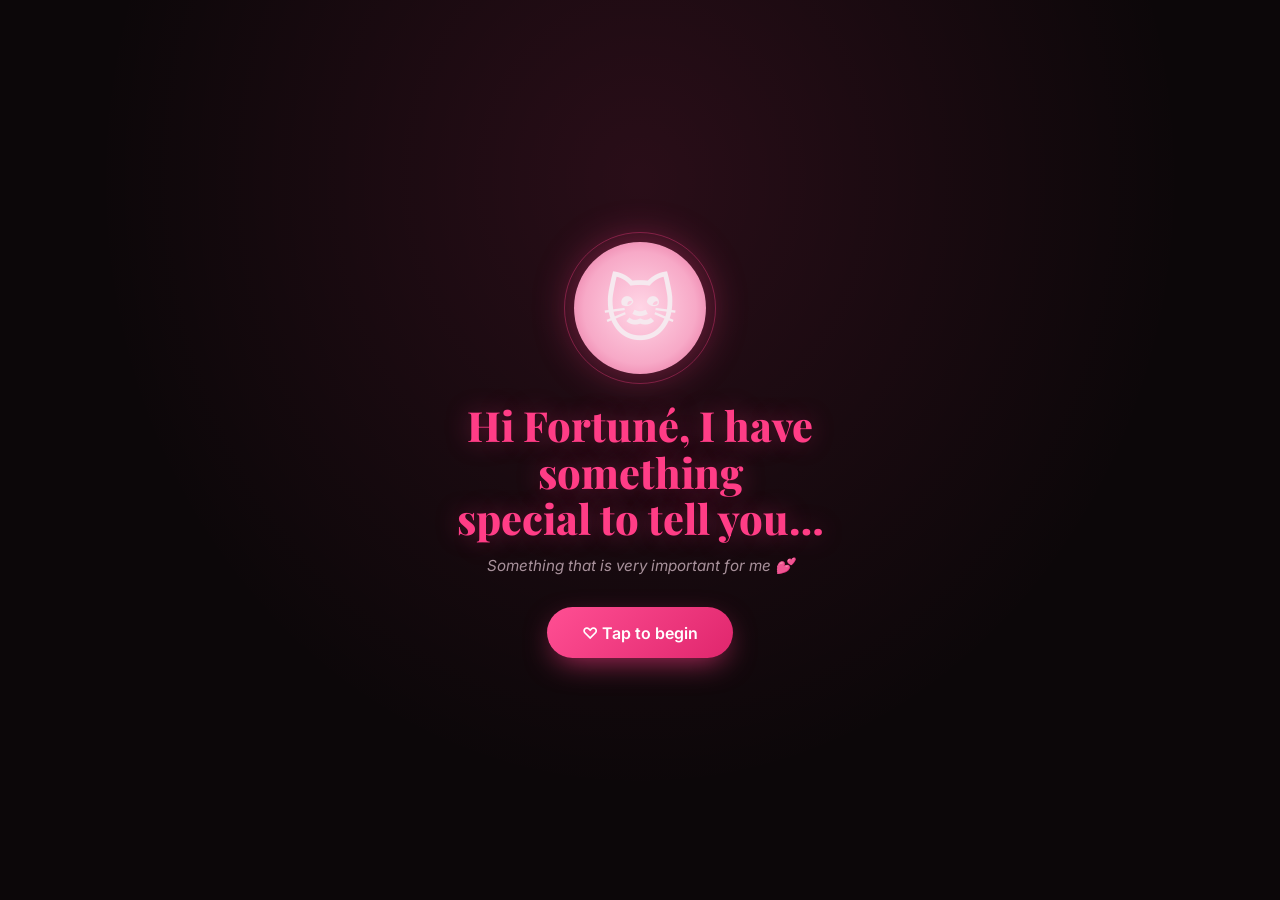
==== commit 6c1e395b: "Add files via upload" ====
--- a/index.html
+++ b/index.html
@@ -3,304 +3,194 @@
 <head>
 <meta charset="utf-8">
 <meta name="viewport" content="width=device-width, initial-scale=1">
-<title>Flowers For You</title>
+<title>A Little Question</title>
+<link rel="preconnect" href="https://fonts.googleapis.com">
+<link rel="preconnect" href="https://fonts.gstatic.com" crossorigin>
+<link href="https://fonts.googleapis.com/css2?family=Playfair+Display:ital,wght@0,600;0,800;1,400&family=Inter:wght@400;500&display=swap" rel="stylesheet">
 <style>
   :root {
-    --bg-top: #1b1f4b;
-    --bg-mid: #0a0d24;
-    --bg-bot: #05061a;
-    --title: #c79cff;
-    --glow: #9b5cff;
-    --envelope: #ffb3c1;
-    --heart: #ff5f8f;
-  }
-
-  * { box-sizing: border-box; }
-  html, body { margin: 0; min-height: 100%; }
+    --bg: #0c0709;
+    --pink: #ff3d86;
+    --pink-soft: #ff8fb8;
+    --text: #f6e9ef;
+    --muted: #a8919b;
+    --card: rgba(28, 12, 20, 0.82);
+    --glow: 0 0 40px rgba(255, 61, 134, 0.45);
+  }
+
+  * { box-sizing: border-box; margin: 0; padding: 0; }
+
+  html, body { height: 100%; }
 
   body {
+    background:
+      radial-gradient(ellipse at 50% 20%, rgba(255, 61, 134, 0.12), transparent 60%),
+      var(--bg);
+    color: var(--text);
+    font-family: "Inter", system-ui, sans-serif;
+    display: grid;
+    place-items: center;
     min-height: 100vh;
+    overflow: hidden;
+    -webkit-font-smoothing: antialiased;
+  }
+
+  .stage {
+    position: relative;
+    width: 100%;
+    max-width: 420px;
+    height: 100vh;
+    max-height: 760px;
+    display: grid;
+    place-items: center;
+    padding: 1.5rem;
+    text-align: center;
+  }
+
+  /* ---------- Screens ---------- */
+  .screen {
+    position: absolute;
+    inset: 0;
     display: flex;
     flex-direction: column;
     align-items: center;
     justify-content: center;
-    padding: 16px;
+    padding: 2rem 1.5rem;
+    opacity: 0;
+    transform: translateY(16px) scale(0.98);
+    pointer-events: none;
+    transition: opacity .8s ease, transform .8s cubic-bezier(.2,.7,.2,1);
+  }
+  .screen.is-active {
+    opacity: 1;
+    transform: none;
+    pointer-events: auto;
+  }
+
+  /* ---------- Character ---------- */
+  .avatar {
+    width: 132px;
+    height: 132px;
+    border-radius: 50%;
+    display: grid;
+    place-items: center;
+    font-size: 4.5rem;
+    background: radial-gradient(circle, #ffd6e6 0%, #f7a9c7 60%, #e25e91 100%);
+    box-shadow: var(--glow);
+    animation: float 3.2s ease-in-out infinite;
+    position: relative;
+  }
+  .avatar::after {
+    content: "";
+    position: absolute; inset: -10px;
+    border-radius: 50%;
+    border: 1px solid rgba(255, 61, 134, 0.35);
+    animation: pulse 2.4s ease-out infinite;
+  }
+  /* Replace the emoji with an <img> of your character (e.g. <img src="cat.png">) */
+  @keyframes float {
+    0%, 100% { transform: translateY(0); }
+    50% { transform: translateY(-8px); }
+  }
+  @keyframes pulse {
+    0% { transform: scale(1); opacity: .8; }
+    100% { transform: scale(1.35); opacity: 0; }
+  }
+
+  /* ---------- Type ---------- */
+  .title {
+    font-family: "Playfair Display", Georgia, serif;
+    font-weight: 800;
+    font-size: clamp(2rem, 7vw, 2.6rem);
+    line-height: 1.12;
+    color: var(--pink);
+    text-shadow: 0 0 24px rgba(255, 61, 134, 0.35);
+    margin-top: 1.75rem;
+  }
+  .subtitle {
+    margin-top: 0.9rem;
+    color: var(--muted);
+    font-size: 0.95rem;
+    font-style: italic;
+  }
+  .body-text {
+    margin-top: 1rem;
+    color: var(--muted);
+    font-size: 0.95rem;
+    line-height: 1.7;
+    max-width: 34ch;
+  }
+
+  /* ---------- Buttons ---------- */
+  .btn {
+    margin-top: 2rem;
+    display: inline-flex; align-items: center; gap: .5rem;
+    padding: .95rem 2.2rem;
+    border: 0;
+    border-radius: 999px;
+    background: linear-gradient(135deg, #ff4f93, #e0266d);
     color: #fff;
-    font-family: system-ui, -apple-system, "Segoe UI", sans-serif;
-    background: radial-gradient(ellipse at 50% 0%, var(--bg-top) 0%, var(--bg-mid) 55%, var(--bg-bot) 100%);
-    overflow-x: hidden;
-  }
-
-  /* ---------- Sky ---------- */
-  .stars {
-    position: fixed; inset: 0; pointer-events: none; opacity: .85;
-    background-image:
-      radial-gradient(1px 1px at 20px 30px, #fff, transparent),
-      radial-gradient(1.5px 1.5px at 90px 120px, #fff, transparent),
-      radial-gradient(1px 1px at 160px 60px, #fff, transparent),
-      radial-gradient(1px 1px at 60px 170px, #fff, transparent),
-      radial-gradient(1.2px 1.2px at 130px 20px, #fff, transparent);
-    background-size: 180px 200px;
-    animation: twinkle 4s ease-in-out infinite alternate;
-  }
-  @keyframes twinkle { from { opacity: .5; } to { opacity: 1; } }
-
-  .shoot {
-    position: fixed; top: 10%; left: 0;
-    width: 90px; height: 1.5px; border-radius: 2px;
-    background: linear-gradient(90deg, transparent, #fff);
-    opacity: 0; pointer-events: none;
-    animation: shoot 6s linear infinite;
-  }
-  .shoot:nth-of-type(1) { top: 8%;  left: 85%; animation-delay: 0s; }
-  .shoot:nth-of-type(2) { top: 30%; left: 70%; animation-delay: 2.5s; }
-  .shoot:nth-of-type(3) { top: 55%; left: 10%; animation-delay: 4.2s; }
-  @keyframes shoot {
-    0%   { opacity: 0; transform: translate(0, 0) rotate(25deg); }
-    5%   { opacity: 1; }
-    15%, 100% { opacity: 0; transform: translate(300px, 150px) rotate(25deg); }
-  }
-
-  /* ---------- Title ---------- */
-  h1 {
-    position: relative; z-index: 1;
-    margin: 12px 0 0;
-    text-align: center;
-    font-family: "Brush Script MT", "Segoe Script", "Lucida Handwriting", cursive;
-    font-style: italic;
-    font-weight: 400;
-    font-size: clamp(2rem, 10vw, 3rem);
-    color: var(--title);
-    text-shadow: 0 0 10px var(--glow), 0 0 24px var(--glow);
-  }
-
-  /* ---------- Bouquet ---------- */
-  .bouquet {
-    position: relative; z-index: 1;
-    width: min(80vw, 300px);
-    aspect-ratio: 3 / 4;
-    margin-top: 24px;
-  }
-
-  .heads {
-    position: absolute; inset: 0;
-    transform-origin: 50% 100%;
-    animation: sway 6s ease-in-out infinite alternate;
-  }
-  @keyframes sway {
-    from { transform: rotate(-1.5deg); }
-    to   { transform: rotate(1.5deg); }
-  }
-
-  .tulip {
-    position: absolute;
-    left: var(--x);
-    bottom: var(--y);
-    width: var(--w);
-    height: auto;
-    transform: translateX(-50%) rotate(var(--r));
-    transform-origin: 50% 100%;
-    overflow: visible;
-  }
-
-  .wrap {
-    position: absolute; bottom: 0; left: 50%;
-    width: 34%; height: 20%;
-    transform: translateX(-50%);
-    background: linear-gradient(90deg, #4a1f86, #8f4fd9 50%, #4a1f86);
-    clip-path: polygon(25% 0, 75% 0, 100% 100%, 0 100%);
-  }
-
-  /* ---------- Envelope ---------- */
-  .envelope {
-    position: absolute; left: 50%; bottom: 15%;
-    width: 50%; aspect-ratio: 1.45;
-    transform: translateX(-50%);
-    z-index: 3;
-    padding: 0; border: 0; border-radius: 6px;
-    background: var(--envelope);
-    box-shadow: 0 8px 18px rgba(0, 0, 0, .35);
+    font: 600 1rem "Inter", system-ui, sans-serif;
     cursor: pointer;
-    animation: float 3s ease-in-out infinite;
-  }
-  .envelope:focus-visible { outline: 3px solid #fff; outline-offset: 4px; }
-  @keyframes float {
-    0%, 100% { transform: translate(-50%, 0); }
-    50%      { transform: translate(-50%, -4px); }
-  }
-
-  /* Flap */
-  .envelope::before {
-    content: "";
-    position: absolute; top: 0; left: 0; right: 0; height: 60%;
-    background: #ffc9d4;
-    clip-path: polygon(0 0, 100% 0, 50% 100%);
-    transform-origin: top center;
-    transition: transform .6s ease, opacity .6s ease;
-  }
-  /* Heart seal */
-  .envelope::after {
-    content: "♥";
-    position: absolute; left: 50%; top: 55%;
-    transform: translate(-50%, -50%);
-    color: var(--heart);
-    font-size: 1.4rem;
-    text-shadow: 0 0 8px rgba(255, 80, 130, .7);
-    transition: opacity .3s ease;
-  }
-  .bouquet.open .envelope { animation: none; }
-  .bouquet.open .envelope::before { transform: rotateX(180deg); opacity: 0; }
-  .bouquet.open .envelope::after  { opacity: 0; }
-
-  /* ---------- Heart (first step) ---------- */
-  .heart-btn {
-    position: absolute; left: 50%; top: 50%;
-    transform: translate(-50%, -50%);
-    z-index: 4;
-    padding: 0; border: 0; background: none;
-    color: var(--heart);
-    font-size: 6rem; line-height: 1;
-    text-shadow: 0 0 18px rgba(255, 95, 143, .8);
-    cursor: pointer;
-    animation: pulse 1.4s ease-in-out infinite;
-    transition: opacity .4s ease, scale .4s ease;
-  }
-  .heart-btn:focus-visible { outline: 3px solid #fff; outline-offset: 6px; border-radius: 50%; }
-  @keyframes pulse {
-    0%, 100% { scale: 1; }
-    50%      { scale: 1.15; }
-  }
-  .bouquet.bloomed .heart-btn {
-    animation: none;
-    opacity: 0; scale: .2;
+    box-shadow: 0 10px 30px -8px rgba(255, 61, 134, 0.7);
+    transition: transform .25s ease, box-shadow .25s ease;
+  }
+  .btn:hover { transform: translateY(-2px); box-shadow: 0 16px 40px -8px rgba(255, 61, 134, 0.9); }
+  .btn:active { transform: scale(0.97); }
+  .btn--small { font-size: .85rem; padding: .7rem 1.5rem; margin-top: 1.5rem; }
+
+  /* ---------- Card (YES modal + letter) ---------- */
+  .card {
+    width: 100%;
+    background: var(--card);
+    border: 1px solid rgba(255, 61, 134, 0.35);
+    border-radius: 22px;
+    padding: 2.2rem 1.6rem 1.8rem;
+    box-shadow: var(--glow), inset 0 1px 0 rgba(255,255,255,0.04);
+    backdrop-filter: blur(6px);
+    position: relative;
+  }
+  .card .avatar { width: 96px; height: 96px; font-size: 3.2rem; margin: 0 auto; }
+  .card .avatar::after { display: none; }
+  .card .title { font-size: 1.7rem; margin-top: 1.25rem; }
+  .card .body-text { font-size: .9rem; max-width: none; }
+  .card .letter p + p { margin-top: .9rem; }
+  .close {
+    position: absolute; top: .7rem; right: .9rem;
+    background: none; border: 0; color: var(--muted);
+    font-size: 1.1rem; cursor: pointer;
+  }
+  .emoji-row { margin-top: 1rem; letter-spacing: .4em; font-size: .95rem; }
+
+  /* ---------- Final screen ---------- */
+  .final .heart {
+    font-size: 6rem;
+    margin-top: 2rem;
+    color: var(--pink);
+    text-shadow: 0 0 40px rgba(255, 61, 134, 0.8);
+    animation: beat 1.2s ease-in-out infinite;
+  }
+  @keyframes beat {
+    0%, 100% { transform: scale(1); }
+    15% { transform: scale(1.12); }
+    30% { transform: scale(1); }
+    45% { transform: scale(1.08); }
+  }
+  .final .title { font-size: clamp(2.2rem, 8vw, 3rem); }
+
+  /* ---------- Falling hearts ---------- */
+  .particle {
+    position: fixed;
+    top: -10%;
     pointer-events: none;
-  }
-
-  /* ---------- Bloom (second step, after the heart is tapped) ---------- */
-  .tulip, .wrap, .envelope {
-    transition: scale .7s cubic-bezier(.2, .8, .2, 1) var(--d, 0s),
-                opacity .6s ease var(--d, 0s);
-  }
-  .tulip { scale: 0; opacity: 0; }
-  .tulip:nth-child(1) { --d: .25s; }
-  .tulip:nth-child(2) { --d: .35s; }
-  .tulip:nth-child(3) { --d: .45s; }
-  .tulip:nth-child(4) { --d: .55s; }
-  .tulip:nth-child(5) { --d: .65s; }
-  .tulip:nth-child(6) { --d: .75s; }
-  .tulip:nth-child(7) { --d: .85s; }
-  .tulip:nth-child(8) { --d: .95s; }
-  .tulip:nth-child(9) { --d: 1.05s; }
-  .tulip:nth-child(10){ --d: 1.15s; }
-  .wrap { opacity: 0; transition: opacity .6s ease .7s; }
-  .envelope { opacity: 0; scale: .2; --d: .9s; }
-  .bouquet.bloomed .tulip     { scale: 1; opacity: 1; }
-  .bouquet.bloomed .wrap      { opacity: 1; }
-  .bouquet.bloomed .envelope  { opacity: 1; scale: 1; }
-  .bouquet:not(.bloomed) .envelope { pointer-events: none; }
-
-  /* ---------- Letter card ---------- */
-  .card {
-    position: absolute; left: 50%; bottom: 36%;
-    width: 78%;
-    padding: 14px 14px 12px;
-    background: #fff; color: #333;
-    border-radius: 10px;
-    box-shadow: 0 10px 24px rgba(0, 0, 0, .4);
-    z-index: 2;
-    opacity: 0;
-    transform: translate(-50%, 30px) scale(.9);
-    pointer-events: none;
-    transition: opacity .6s ease .3s, transform .8s cubic-bezier(.2, .8, .2, 1) .3s;
-  }
-  .card::before {
-    content: "";
-    position: absolute; inset: 6px;
-    border: 2px dotted #777;
-    border-radius: 4px;
-    pointer-events: none;
-  }
-  .card h2 { margin: 0; font-size: .8rem; color: #222; }
-  .card p  { margin: 4px 0 0; font-size: .62rem; line-height: 1.4; }
-  .card .bear { display: block; width: 48%; margin: 6px auto 0; }
-  .card .foot { margin: 8px 0 0; text-align: left; }
-
-  .bouquet.open .card {
-    opacity: 1;
-    transform: translate(-50%, 0) scale(1);
-    pointer-events: auto;
-  }
-
-  /* ---------- Balloons (finale) ---------- */
-  .balloons {
-    position: fixed; inset: 0;
+    color: var(--pink-soft);
+    animation: fall linear forwards;
     z-index: 0;
-    overflow: hidden;
-    pointer-events: none;
-  }
-  .balloon {
-    position: absolute; left: var(--x); bottom: -90px;
-    width: 44px; height: 54px; margin-left: -22px;
-    padding: 0; border: 0;
-    border-radius: 50% 50% 48% 48% / 55% 55% 45% 45%;
-    background: radial-gradient(circle at 32% 30%, rgba(255, 255, 255, .9) 0, var(--c) 35%, rgba(0, 0, 0, .25) 100%);
-    box-shadow: inset -4px -6px 0 rgba(0, 0, 0, .08);
-    cursor: pointer;
-    pointer-events: auto;
-    animation:
-      balloon-rise var(--dur) linear var(--delay) infinite,
-      balloon-bob 2.4s ease-in-out infinite alternate;
-  }
-  .balloon::after {                       /* string */
-    content: ""; position: absolute;
-    left: 50%; top: 100%;
-    width: 1px; height: 50px;
-    background: rgba(255, 255, 255, .5);
-  }
-  .balloon:focus-visible { outline: 3px solid #fff; outline-offset: 3px; }
-  .balloon.popping { animation: balloon-pop .3s ease-out forwards; }
-  @keyframes balloon-rise {
-    from { translate: 0 0; }
-    to   { translate: 0 -115vh; }
-  }
-  @keyframes balloon-bob {
-    from { transform: translateX(-6px); }
-    to   { transform: translateX(6px); }
-  }
-  @keyframes balloon-pop {
-    to { scale: 1.6; opacity: 0; }
-  }
-
-  /* Floating reaction emoji after a pop */
-  .react {
-    position: fixed; z-index: 6;
-    font-size: 1.8rem;
-    transform: translate(-50%, 0);
-    pointer-events: none;
-    animation: react-up 1.2s ease-out forwards;
-  }
-  @keyframes react-up {
-    from { opacity: 1; transform: translate(-50%, 0) scale(.6); }
-    to   { opacity: 0; transform: translate(-50%, -90px) scale(1.2); }
-  }
-
-  /* ---------- Replay ---------- */
-  .replay {
-    position: relative; z-index: 1;
-    margin-top: 20px;
-    padding: 10px 22px;
-    border: 2px solid var(--title);
-    border-radius: 999px;
-    background: rgba(155, 92, 255, .2);
-    color: #fff;
-    font: inherit; font-size: 1rem;
-    cursor: pointer;
-    opacity: 0; pointer-events: none;
-    transform: translateY(10px);
-    transition: opacity .6s ease, transform .6s ease;
-  }
-  .replay.show { opacity: 1; pointer-events: auto; transform: none; }
-  .replay:focus-visible { outline: 3px solid #fff; outline-offset: 3px; }
+    user-select: none;
+  }
+  @keyframes fall {
+    to { transform: translateY(115vh) rotate(360deg); opacity: 0; }
+  }
 
   @media (prefers-reduced-motion: reduce) {
     *, *::before, *::after { animation: none !important; transition: none !important; }
@@ -309,167 +199,118 @@
 </head>
 <body>
 
-  <div class="stars" aria-hidden="true"></div>
-  <div class="shoot" aria-hidden="true"></div>
-  <div class="shoot" aria-hidden="true"></div>
-  <div class="shoot" aria-hidden="true"></div>
-
-  <div class="balloons" id="balloons" aria-hidden="true"></div>
-
-  <!-- Shared tulip shape -->
-  <svg width="0" height="0" style="position:absolute" aria-hidden="true" focusable="false">
-    <defs>
-      <linearGradient id="petal" x1="0" y1="0" x2="0" y2="1">
-        <stop offset="0"   stop-color="#f1cfff"/>
-        <stop offset=".5"  stop-color="#b56bf0"/>
-        <stop offset="1"   stop-color="#6c2fb0"/>
-      </linearGradient>
-      <g id="tulip-shape">
-        <path d="M30 46 Q27 92 31 126" stroke="#6fae4a" stroke-width="3.5" fill="none" stroke-linecap="round"/>
-        <path d="M30 100 Q10 88 8 66 Q26 74 31 98Z" fill="#5a9a3a"/>
-        <path d="M30 92 Q50 80 52 60 Q34 68 29 90Z" fill="#6fb24a"/>
-        <path d="M14 12 C14 34 22 46 30 46 C38 46 46 34 46 12 C40 18 36 22 30 14 C24 22 20 18 14 12Z" fill="url(#petal)"/>
-        <path d="M30 16 L30 44" stroke="#8c4fcf" stroke-width="1.2" opacity=".5"/>
-      </g>
-    </defs>
-  </svg>
-
-  <h1>Flowers For You</h1>
-
-  <section class="bouquet" id="bouquet">
-    <button class="heart-btn" id="heart" type="button" aria-label="Reveal the flowers">♥</button>
-    <div class="heads">
-      <svg class="tulip" style="--x:28%;--y:44%;--w:17%;--r:-18deg" viewBox="0 0 60 130"><use href="#tulip-shape"/></svg>
-      <svg class="tulip" style="--x:72%;--y:44%;--w:17%;--r:18deg"  viewBox="0 0 60 130"><use href="#tulip-shape"/></svg>
-      <svg class="tulip" style="--x:42%;--y:52%;--w:19%;--r:-6deg"  viewBox="0 0 60 130"><use href="#tulip-shape"/></svg>
-      <svg class="tulip" style="--x:58%;--y:52%;--w:19%;--r:6deg"   viewBox="0 0 60 130"><use href="#tulip-shape"/></svg>
-      <svg class="tulip" style="--x:50%;--y:60%;--w:21%;--r:0deg"   viewBox="0 0 60 130"><use href="#tulip-shape"/></svg>
-      <svg class="tulip" style="--x:10%;--y:34%;--w:15%;--r:-30deg" viewBox="0 0 60 130"><use href="#tulip-shape"/></svg>
-      <svg class="tulip" style="--x:90%;--y:34%;--w:15%;--r:30deg"  viewBox="0 0 60 130"><use href="#tulip-shape"/></svg>
-      <svg class="tulip" style="--x:33%;--y:66%;--w:16%;--r:-14deg" viewBox="0 0 60 130"><use href="#tulip-shape"/></svg>
-      <svg class="tulip" style="--x:67%;--y:66%;--w:16%;--r:14deg"  viewBox="0 0 60 130"><use href="#tulip-shape"/></svg>
-      <svg class="tulip" style="--x:50%;--y:76%;--w:14%;--r:0deg"   viewBox="0 0 60 130"><use href="#tulip-shape"/></svg>
+<main class="stage" id="stage">
+
+  <!-- 1. Opening -->
+  <section class="screen is-active" data-screen="intro">
+    <div class="avatar" aria-hidden="true">🐱</div>
+    <h1 class="title">Hi Fortuné, I have something<br>special to tell you…</h1>
+    <p class="subtitle">Something that is very important for me 💕</p>
+    <button class="btn" data-next>♡ Tap to begin</button>
+  </section>
+
+  <!-- 2. One more thing -->
+  <section class="screen" data-screen="more">
+    <div class="avatar" aria-hidden="true">🐶</div>
+    <h2 class="title">I love you ….but One more thing…</h2>
+    <p class="body-text">Read this slowly, then come find me.</p>
+    <button class="btn" data-next>Continue →</button>
+  </section>
+
+  <!-- 3. Letter -->
+  <section class="screen" data-screen="letter">
+    <div class="card">
+      <div class="avatar" aria-hidden="true">💐</div>
+      <div class="letter body-text">
+        <p>I've been thinking about how to say this for a long time, and I'm grateful for every second we share.</p>
+        <p>You are my best friend, my sole mate, and my everything. I can't imagine my life without you in it.</p>
+        <p>In your eyes I found my home. In your heart I found my love. In you I found my forever.</p>
+        <p>Every sunrise reminds me of your warmth, every star reminds me of your smile.</p>
+      </div>
+      <button class="btn btn--small" data-next>Keep reading ♡</button>
     </div>
-
-    <div class="wrap" aria-hidden="true"></div>
-
-    <article class="card" id="card" aria-hidden="true">
-      <h2>Dear Love</h2>
-      <p>Today is not a special date, but for me it is a unique day because i have you.</p>
-
-      <svg class="bear" viewBox="0 0 120 100" role="img" aria-label="Cartoon bear hugging a panda">
-        <!-- brown bear -->
-        <ellipse cx="42" cy="62" rx="22" ry="27" fill="#e9a06b" stroke="#5a3a22" stroke-width="2"/>
-        <circle  cx="38" cy="30" r="18" fill="#e9a06b" stroke="#5a3a22" stroke-width="2"/>
-        <circle  cx="26" cy="15" r="5"  fill="#e9a06b" stroke="#5a3a22" stroke-width="2"/>
-        <circle  cx="50" cy="15" r="5"  fill="#e9a06b" stroke="#5a3a22" stroke-width="2"/>
-        <path d="M32 31 q3 3 6 0" stroke="#333" stroke-width="1.8" fill="none"/>
-        <!-- panda -->
-        <ellipse cx="82" cy="64" rx="19" ry="24" fill="#fff" stroke="#333" stroke-width="2"/>
-        <circle  cx="84" cy="34" r="17" fill="#fff" stroke="#333" stroke-width="2"/>
-        <circle  cx="72" cy="20" r="5"  fill="#333"/>
-        <circle  cx="96" cy="20" r="5"  fill="#333"/>
-        <ellipse cx="78" cy="34" rx="4" ry="5" fill="#333"/>
-        <ellipse cx="90" cy="34" rx="4" ry="5" fill="#333"/>
-        <circle  cx="74" cy="42" r="2.5" fill="#f7a1b0"/>
-        <!-- hearts -->
-        <text x="58" y="10" font-size="10" fill="#f48fb1">♥</text>
-        <text x="72" y="6"  font-size="8"  fill="#f48fb1">♥</text>
-      </svg>
-
-      <p class="foot">I like you just the way you are.</p>
-    </article>
-
-    <button class="envelope" id="envelope" type="button"
-            aria-expanded="false" aria-controls="card" aria-label="Open the letter"></button>
-  </section>
-
-  <button class="replay" id="replay" type="button">Replay ↺</button>
+  </section>
+
+  <!-- 4. The question -->
+  <section class="screen" data-screen="ask">
+    <div class="card">
+      <div class="avatar" aria-hidden="true">🐱</div>
+      <h2 class="title">Just Say YES i will be yours forever ! 💕</h2>
+      <p class="body-text">Come on, don't make me wait! You know deep down how I waiting for that day. Let's make this moment magical together 🌹</p>
+      <div class="emoji-row"> 🚀 🍓 💖Forlieb ✨ 💕</div>
+      <button class="btn btn--small" data-yes>💗 Yes, I'll say YES!</button>
+    </div>
+  </section>
+
+  <!-- 5. Final -->
+  <section class="screen final" data-screen="final">
+    <p class="emoji-row">💕 🎉 💖 ✨ 💕</p>
+    <h2 class="title">You made me the happiest!</h2>
+    <p class="subtitle">Thank you for saying yes 💝</p>
+    <p class="body-text">I promise to love you forever and always.</p>
+    <div class="heart" aria-hidden="true">♥</div>
+    <button class="btn btn--small" data-replay>↺ Replay</button>
+  </section>
+
+</main>
 
 <script>
-  (function () {
-    var bouquet  = document.getElementById('bouquet');
-    var envelope = document.getElementById('envelope');
-    var card     = document.getElementById('card');
-
-    var balloons = document.getElementById('balloons');
-    var replayBtn = document.getElementById('replay');
-    var heart = document.getElementById('heart');
-    var timers = [];
-    var celebrated = false;
-
-    var colors = ['#ff6b9a', '#ffd166', '#7bdff2', '#b388ff', '#8ef5a6', '#ff9e6d'];
-    var reactions = ['❤️', '😍', '🥰', '✨', '💜'];
-
-    function spawnBalloons() {
-      for (var i = 0; i < 14; i++) {
-        var b = document.createElement('button');
-        b.type = 'button';
-        b.className = 'balloon';
-        b.setAttribute('aria-label', 'Pop balloon');
-        b.style.setProperty('--x', (5 + Math.random() * 90) + '%');
-        b.style.setProperty('--c', colors[i % colors.length]);
-        b.style.setProperty('--dur', (7 + Math.random() * 6) + 's');
-        b.style.setProperty('--delay', (-Math.random() * 10) + 's');
-        b.addEventListener('click', popBalloon);
-        balloons.appendChild(b);
-      }
+  (() => {
+    const screens = [...document.querySelectorAll('.screen')];
+    const show = (name) => {
+      screens.forEach(s => s.classList.toggle('is-active', s.dataset.screen === name));
+    };
+    const order = ['intro', 'more', 'letter', 'ask', 'final'];
+    let index = 0;
+
+    document.querySelectorAll('[data-next]').forEach(btn =>
+      btn.addEventListener('click', () => {
+        index = Math.min(index + 1, order.length - 1);
+        show(order[index]);
+      })
+    );
+
+    document.querySelector('[data-yes]').addEventListener('click', () => {
+      index = order.indexOf('final');
+      show('final');
+      burst(60);
+      startRain();
+    });
+
+    document.querySelector('[data-replay]').addEventListener('click', () => {
+      index = 0;
+      show('intro');
+    });
+
+    // Falling hearts
+    const glyphs = ['♥', '♡', '💖', '✨', '🌸'];
+    let rainTimer = null;
+
+    function makeParticle() {
+      const p = document.createElement('span');
+      p.className = 'particle';
+      p.textContent = glyphs[Math.floor(Math.random() * glyphs.length)];
+      p.style.left = Math.random() * 100 + 'vw';
+      p.style.fontSize = (12 + Math.random() * 22) + 'px';
+      p.style.animationDuration = (4 + Math.random() * 5) + 's';
+      p.style.animationDelay = (Math.random() * 0.5) + 's';
+      p.addEventListener('animationend', () => p.remove());
+      document.body.appendChild(p);
     }
 
-    function popBalloon(e) {
-      var b = e.currentTarget;
-      if (b.classList.contains('popping')) return;
-      b.classList.add('popping');
-      b.addEventListener('animationend', function () { b.remove(); }, { once: true });
-
-      var r = b.getBoundingClientRect();
-      var react = document.createElement('span');
-      react.className = 'react';
-      react.textContent = reactions[Math.floor(Math.random() * reactions.length)];
-      react.style.left = (r.left + r.width / 2) + 'px';
-      react.style.top = r.top + 'px';
-      document.body.appendChild(react);
-      react.addEventListener('animationend', function () { react.remove(); });
+    function burst(n) {
+      for (let i = 0; i < n; i++) makeParticle();
     }
 
-    function toggle() {
-      var open = bouquet.classList.toggle('open');
-      envelope.setAttribute('aria-expanded', String(open));
-      envelope.setAttribute('aria-label', open ? 'Close the letter' : 'Open the letter');
-      card.setAttribute('aria-hidden', String(!open));
-
-      if (open && !celebrated) {
-        celebrated = true;
-        timers.push(setTimeout(spawnBalloons, 900));
-        timers.push(setTimeout(function () { replayBtn.classList.add('show'); }, 1400));
-      }
+    function startRain() {
+      clearInterval(rainTimer);
+      rainTimer = setInterval(() => makeParticle(), 280);
     }
 
-    envelope.addEventListener('click', toggle);
-
-    heart.addEventListener('click', function () {
-      bouquet.classList.add('bloomed');
-      heart.setAttribute('aria-hidden', 'true');
-      heart.tabIndex = -1;
-    });
-
-    replayBtn.addEventListener('click', function () {
-      timers.forEach(clearTimeout);
-      timers = [];
-      celebrated = false;
-
-      bouquet.classList.remove('open', 'bloomed');
-      envelope.setAttribute('aria-expanded', 'false');
-      envelope.setAttribute('aria-label', 'Open the letter');
-      card.setAttribute('aria-hidden', 'true');
-
-      balloons.innerHTML = '';
-      replayBtn.classList.remove('show');
-
-      heart.removeAttribute('aria-hidden');
-      heart.tabIndex = 0;
-      heart.focus();
-    });
+    // Start with a gentle drizzle so the page feels alive from the first screen
+    setInterval(() => {
+      if (!document.querySelector('.screen[data-screen="final"].is-active')) makeParticle();
+    }, 1400);
   })();
 </script>
 </body>
